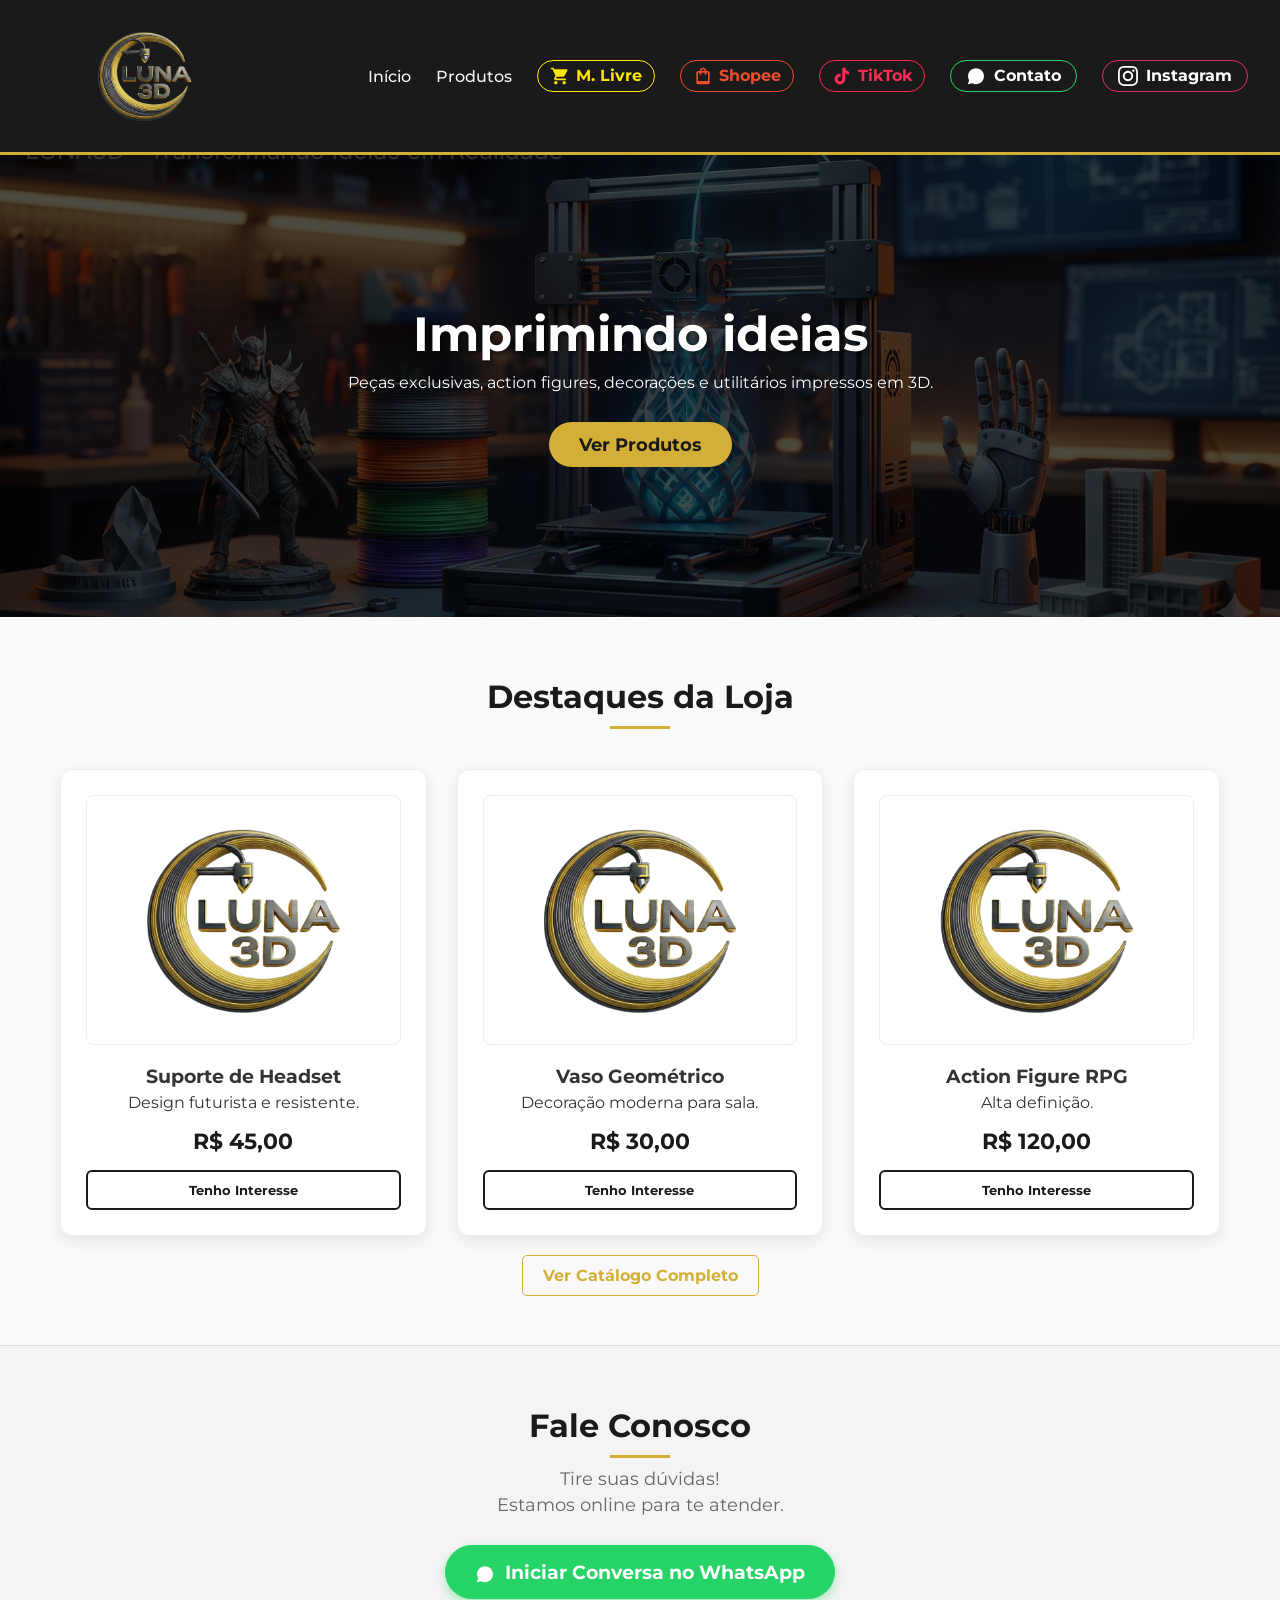
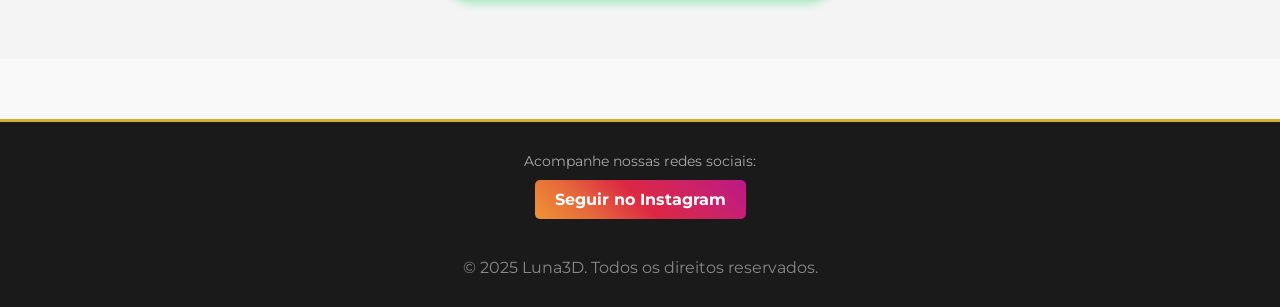
==== index.html @ 8a83b7ff "Site primeira versão" ====
<!DOCTYPE html>
<html lang="pt-br">
<head>
    <meta charset="UTF-8">
    <meta name="viewport" content="width=device-width, initial-scale=1.0">
    <title>Luna3D - Site</title>
    <link rel="stylesheet" href="style.css">
    <link rel="icon" href="favicon.png" type="image/png">
</head>
<body>

    <header>
        <img src="logo.png" alt="Logo Luna3D" class="logo-img">
        <nav>
            <ul>
                <li><a href="index.html">Início</a></li>
                <li><a href="produtos.html">Produtos</a></li>
                
                <li>
                    <a href="#" target="_blank" class="destaque-ml">
                        <svg width="20" height="20" viewBox="0 0 24 24" fill="currentColor" xmlns="http://www.w3.org/2000/svg">
                            <path d="M7 18c-1.1 0-1.99.9-1.99 2S5.9 22 7 22s2-.9 2-2-.9-2-2-2zM1 2v2h2l3.6 7.59-1.35 2.45c-.16.28-.25.61-.25.96 0 1.1.9 2 2 2h12v-2H7.42c-.14 0-.25-.11-.25-.25l.03-.12.9-1.63h7.45c.75 0 1.41-.41 1.75-1.03l3.58-6.49c.08-.14.12-.31.12-.48 0-.55-.45-1-1-1H5.21l-.94-2H1zm16 16c-1.1 0-1.99.9-1.99 2s.9 2 2 2 2-.9 2-2-.9-2-2-2z"/>
                        </svg>
                        M. Livre
                    </a>
                </li>

                <li>
                    <a href="#" target="_blank" class="destaque-shopee">
                        <svg width="20" height="20" viewBox="0 0 24 24" fill="currentColor" xmlns="http://www.w3.org/2000/svg">
                            <path d="M18 6h-2c0-2.21-1.79-4-4-4S8 3.79 8 6H6c-1.1 0-2 .9-2 2v12c0 1.1.9 2 2 2h12c1.1 0 2-.9 2-2V8c0-1.1-.9-2-2-2zm-6-2c1.1 0 2 .9 2 2h-4c0-1.1.9-2 2-2zm6 14H6V8h2v2c0 .55.45 1 1 1s1-.45 1-1V8h4v2c0 .55.45 1 1 1s1-.45 1-1V8h2v10z"/>
                        </svg>
                        Shopee
                    </a>
                </li>

                <li>
                    <a href="#" target="_blank" class="destaque-tiktok">
                        <svg width="20" height="20" viewBox="0 0 24 24" fill="currentColor" xmlns="http://www.w3.org/2000/svg">
                            <path d="M19.59 6.69a4.83 4.83 0 0 1-3.77-4.25V2h-3.45v13.67a2.89 2.89 0 0 1-5.2 1.74 2.89 2.89 0 0 1 2.31-4.64 2.93 2.93 0 0 1 .88.13V9.4a6.84 6.84 0 0 0-1-.05A6.33 6.33 0 0 0 5 20.1a6.34 6.34 0 0 0 10.86-4.43v-7a8.16 8.16 0 0 0 4.77 1.52v-3.4a4.85 4.85 0 0 1-1-.1z"/>
                        </svg>
                        TikTok
                    </a>
                </li>

                <li>
                    <a href="https://wa.me/5524999999999" target="_blank" class="destaque-whatsapp">
                        <svg width="20" height="20" viewBox="0 0 24 24" fill="currentColor" xmlns="http://www.w3.org/2000/svg">
                            <path d="M12.031 6.172c-3.181 0-5.767 2.586-5.768 5.766-.001 1.298.38 2.27 1.019 3.287l-.711 2.592 2.654-.696c1.062.579 2.09 1.017 3.28 1.017 3.181 0 5.767-2.587 5.768-5.766.001-3.182-2.585-5.769-5.766-5.769zm9.554 6.168c0-5.28-4.29-9.57-9.57-9.57-5.28 0-9.57 4.29-9.57 9.57 0 1.686.439 3.312 1.272 4.755l-1.352 4.935 5.047-1.324c1.396.762 2.977 1.168 4.603 1.168 5.28 0 9.57-4.29 9.57-9.57z"/>
                        </svg>
                        Contato
                    </a>
                </li>
                
                <li>
                    <a href="https://instagram.com/lojaluna3d" target="_blank" class="destaque-insta">
                        <svg width="20" height="20" viewBox="0 0 24 24" fill="currentColor" xmlns="http://www.w3.org/2000/svg">
                            <path d="M12 2.163c3.204 0 3.584.012 4.85.07 3.252.148 4.771 1.691 4.919 4.919.058 1.265.069 1.645.069 4.849 0 3.205-.012 3.584-.069 4.849-.149 3.225-1.664 4.771-4.919 4.919-1.266.058-1.644.07-4.85.07-3.204 0-3.584-.012-4.849-.07-3.26-.149-4.771-1.699-4.919-4.92-.058-1.265-.07-1.644-.07-4.849 0-3.204.013-3.583.07-4.849.149-3.227 1.664-4.771 4.919-4.919 1.266-.057 1.645-.069 4.849-.069zm0-2.163c-3.259 0-3.667.014-4.947.072-4.358.2-6.78 2.618-6.98 6.98-.059 1.281-.073 1.689-.073 4.948 0 3.259.014 3.668.072 4.948.2 4.358 2.618 6.78 6.98 6.98 1.281.058 1.689.072 4.948.072 3.259 0 3.668-.014 4.948-.072 4.36-.201 6.78-2.618 6.98-6.98.058-1.28.072-1.689.072-4.948 0-3.259-.014-3.667-.072-4.947-.2-4.358-2.618-6.78-6.98-6.98-1.281-.059-1.69-.073-4.949-.073zm0 5.838c-3.403 0-6.162 2.759-6.162 6.162s2.759 6.163 6.162 6.163 6.162-2.759 6.162-6.163c0-3.403-2.759-6.162-6.162-6.162zm0 10.162c-2.209 0-4-1.79-4-4 0-2.209 1.791-4 4-4s4 1.791 4 4c0 2.21-1.791 4-4 4zm6.406-11.845c-.796 0-1.441.645-1.441 1.44s.645 1.44 1.441 1.44c.795 0 1.439-.645 1.439-1.44s-.644-1.44-1.439-1.44z"/>
                        </svg>
                        Instagram
                    </a>
                </li>
            </ul>
        </nav>
    </header>

    <section class="hero">
        <h1>Imprimindo ideias</h1>
        <p>Peças exclusivas, action figures, decorações e utilitários impressos em 3D.</p>
        <button onclick="rolarParaProdutos()">Ver Produtos</button>
    </section>

    <section id="produtos" class="container">
        <h2>Destaques da Loja</h2>
        
        <div class="vitrine-grid">
            <div class="card-produto">
                <img src="imagens/img1.png" alt="Suporte de Headset impresso em 3D" class="foto-produto">
                <h3>Suporte de Headset</h3>
                <p>Design futurista e resistente.</p>
                <span class="preco">R$ 45,00</span>
                <button class="btn-comprar">Tenho Interesse</button>
            </div>

            <div class="card-produto">
                <img src="imagens/img2.png" alt="Vaso Geométrico" class="foto-produto">
                <h3>Vaso Geométrico</h3>
                <p>Decoração moderna para sala.</p>
                <span class="preco">R$ 30,00</span>
                <button class="btn-comprar">Tenho Interesse</button>
            </div>

            <div class="card-produto">
                <img src="imagens/img3.png" alt="Action Figure RPG" class="foto-produto">
                <h3>Action Figure RPG</h3>
                <p>Alta definição.</p>
                <span class="preco">R$ 120,00</span>
                <button class="btn-comprar">Tenho Interesse</button>
            </div>
        </div>
        
        <div style="text-align: center; margin-top: 30px;">
            <a href="produtos.html" style="text-decoration: none; color: #d4af37; font-weight: bold; border: 1px solid #d4af37; padding: 10px 20px; border-radius: 5px;">Ver Catálogo Completo</a>
        </div>
    </section>
    
    <section id="contato" class="contato-container">
        <h2>Fale Conosco</h2>
        <p>Tire suas dúvidas!</p>
        <p>Estamos online para te atender.</p>
        
        <a href="https://wa.me/5524999999999" target="_blank" class="btn-whatsapp-geral">
            <svg width="20" height="20" viewBox="0 0 24 24" fill="white" xmlns="http://www.w3.org/2000/svg" style="vertical-align: middle; margin-right: 5px;">
                <path d="M12.031 6.172c-3.181 0-5.767 2.586-5.768 5.766-.001 1.298.38 2.27 1.019 3.287l-.711 2.592 2.654-.696c1.062.579 2.09 1.017 3.28 1.017 3.181 0 5.767-2.587 5.768-5.766.001-3.182-2.585-5.769-5.766-5.769zm9.554 6.168c0-5.28-4.29-9.57-9.57-9.57-5.28 0-9.57 4.29-9.57 9.57 0 1.686.439 3.312 1.272 4.755l-1.352 4.935 5.047-1.324c1.396.762 2.977 1.168 4.603 1.168 5.28 0 9.57-4.29 9.57-9.57z"/>
            </svg>
            Iniciar Conversa no WhatsApp
        </a>
    </section>

    <footer>
        <div class="social-area">
        <p>Acompanhe nossas redes sociais:</p>
        <a href="https://instagram.com/lojaluna3d" target="_blank" class="btn-insta-footer">
            Seguir no Instagram
        </a>
    </div>
    <br>
        <p>&copy; 2025 Luna3D. Todos os direitos reservados.</p>
    </footer>

    <script src="script.js"></script>
</body>
</html>
---- style.css ----
/* Importando uma fonte mais moderna (Google Fonts) */
@import url('https://fonts.googleapis.com/css2?family=Montserrat:wght@400;700&display=swap');

* {
    margin: 0;
    padding: 0;
    box-sizing: border-box;
    font-family: 'Montserrat', sans-serif; /* Fonte mais geométrica */
}

body {
    background-color: #f9f9f9; /* Fundo claro para destacar o produto */
    color: #333;
}

/* === CABEÇALHO === */
header {
    background-color: #1a1a1a; /* Preto quase grafite */
    color: white;
    padding: 1rem 2rem;
    display: flex;
    justify-content: space-between;
    align-items: center;
    border-bottom: 3px solid #d4af37; /* Linha dourada na base do menu */
}

.logo-img {
    height: 120px;
    width: auto;
    display: block;
    transition: transform 0.3s;
}

.logo-img:hover {
    transform: scale(1.1);
}

nav ul {
    list-style: none;
    display: flex;
    gap: 25px;
    align-items: center; /* Garante que os itens da lista fiquem alinhados verticalmente */
}

nav a {
    color: #f4f4f4;
    text-decoration: none;
    font-weight: 500;
    transition: color 0.3s;
}

nav a:hover {
    color: #d4af37;
}

/* === HERO (BANNER) === */
.hero {
    background: linear-gradient(rgba(0,0,0,0.7), rgba(0,0,0,0.7)), url('imagens/banner.png');
    background-size: cover;
    background-position: center center;
    color: white;
    text-align: center;
    padding: 150px 20px; 
}

.hero h1 {
    font-size: 3rem;
    margin-bottom: 10px;
    text-shadow: 2px 2px 4px rgba(0,0,0,0.5);
}

.hero button {
    margin-top: 30px;
    padding: 12px 30px;
    background-color: #d4af37;
    border: none;
    color: #1a1a1a;
    font-size: 1.1rem;
    font-weight: bold;
    cursor: pointer;
    border-radius: 50px;
    transition: transform 0.2s, background-color 0.2s;
}

.hero button:hover {
    background-color: #f1c40f;
    transform: scale(1.05);
}

/* === VITRINE === */
.container {
    max-width: 1200px;
    margin: 0 auto;
    padding: 60px 20px;
}

h2 {
    text-align: center;
    margin-bottom: 40px;
    color: #1a1a1a;
    font-size: 2rem;
    position: relative;
}

h2::after {
    content: '';
    display: block;
    width: 60px;
    height: 3px;
    background-color: #d4af37;
    margin: 10px auto 0;
}

.vitrine-grid {
    display: grid;
    /* auto-FILL preenche com espaços vazios e não estica o card */
    grid-template-columns: repeat(auto-fill, minmax(280px, 1fr));
    gap: 30px;
}

/* === CARTÃO DO PRODUTO === */
.card-produto {
    background: white;
    padding: 25px;
    border-radius: 12px;
    box-shadow: 0 5px 15px rgba(0,0,0,0.08);
    text-align: center;
    transition: transform 0.3s ease;
    border: 1px solid #eee;
}

.card-produto:hover {
    transform: translateY(-10px);
    border-color: #d4af37;
}

.foto-produto {
    width: 100%;
    height: 250px;
    object-fit: cover;
    border-radius: 8px;
    margin-bottom: 15px;
    border: 1px solid #eee;
}

h3 {
    font-size: 1.2rem;
    margin-bottom: 5px;
}

.preco {
    display: block;
    font-size: 1.4rem;
    font-weight: bold;
    color: #1a1a1a;
    margin: 15px 0;
}

.btn-comprar {
    background-color: transparent;
    color: #1a1a1a;
    border: 2px solid #1a1a1a;
    padding: 10px 20px;
    border-radius: 6px;
    cursor: pointer;
    width: 100%;
    font-weight: bold;
    transition: all 0.3s;
}

.btn-comprar:hover {
    background-color: #1a1a1a;
    color: #d4af37;
}

/* === RODAPÉ === */
footer {
    text-align: center;
    padding: 30px;
    background-color: #1a1a1a;
    color: #888;
    margin-top: 60px;
    border-top: 3px solid #d4af37;
}

/* === ESTILOS DO INSTAGRAM (HEADER) === */
.destaque-insta {
    display: inline-flex;
    align-items: center;
    gap: 8px;
    line-height: 1.2;

    border: 1px solid #E1306C;
    color: #ffffff !important;
    padding: 5px 15px;
    border-radius: 20px;
    transition: all 0.3s;
    font-weight: bold;
    text-decoration: none;
}

.destaque-insta:hover {
    background: linear-gradient(45deg, #f09433 0%, #e6683c 25%, #dc2743 50%, #cc2366 75%, #bc1888 100%);
    color: white !important;
    border-color: transparent;
    box-shadow: 0 0 15px rgba(225, 48, 108, 0.5); 
    transform: translateY(-2px);
}

/* Área Social do Rodapé */
.social-area {
    margin-bottom: 20px;
}

.social-area p {
    margin-bottom: 10px;
    font-size: 0.9rem;
    color: #aaa;
}

/* Botão do Rodapé */
.btn-insta-footer {
    text-decoration: none;
    background: linear-gradient(45deg, #f09433 0%, #e6683c 25%, #dc2743 50%, #cc2366 75%, #bc1888 100%); 
    color: white;
    padding: 10px 20px;
    border-radius: 5px;
    font-weight: bold;
    display: inline-block;
    transition: transform 0.2s;
}

.btn-insta-footer:hover {
    transform: scale(1.05);
    opacity: 0.9;
}

/* === SEÇÃO DE CONTATO === */
.contato-container {
    background-color: #f4f4f4;
    text-align: center;
    padding: 60px 20px;
    border-top: 1px solid #ddd;
}

.contato-container h2 {
    color: #1a1a1a;
    margin-bottom: 10px;
}

.contato-container p {
    color: #666;
    margin-bottom: 5px;
    font-size: 1.1rem;
}

/* O Botão Verde (Rodapé) */
.btn-whatsapp-geral {
    display: inline-block;
    background-color: #25D366;
    color: white;
    text-decoration: none;
    font-weight: bold;
    font-size: 1.2rem;
    padding: 15px 30px;
    border-radius: 50px;
    margin-top: 25px;
    box-shadow: 0 4px 10px rgba(37, 211, 102, 0.4);
    transition: transform 0.3s, box-shadow 0.3s;
}

.btn-whatsapp-geral:hover {
    background-color: #1ebe57;
    transform: translateY(-3px);
    box-shadow: 0 6px 15px rgba(37, 211, 102, 0.6);
}

/* === BOTÃO WHATSAPP (HEADER) === */
.destaque-whatsapp {
    display: inline-flex;
    align-items: center;
    gap: 8px;
    line-height: 1.2;

    border: 1px solid #25D366;
    color: white !important;
    padding: 5px 15px;
    border-radius: 20px;
    transition: all 0.3s;
    font-weight: bold;
    text-decoration: none;
}

.destaque-whatsapp:hover {
    background-color: #25D366;
    color: white !important;
    box-shadow: 0 0 10px rgba(37, 211, 102, 0.5);
}

/* === FILTROS DE PRODUTOS (NOVO) === */
.filtros-area {
    text-align: center;
    margin-bottom: 30px;
    display: flex;
    justify-content: center;
    gap: 10px;
    flex-wrap: wrap; /* Para não quebrar no celular */
}

.btn-filtro {
    padding: 8px 20px;
    border: 1px solid #d4af37;
    background-color: transparent;
    color: #1a1a1a;
    font-weight: bold;
    border-radius: 20px;
    cursor: pointer;
    transition: all 0.3s;
    font-family: 'Montserrat', sans-serif;
}

.btn-filtro:hover {
    background-color: #f1c40f;
    transform: translateY(-2px);
}

/* Estilo para o botão que estiver selecionado */
.btn-filtro.ativo {
    background-color: #d4af37;
    color: white;
}

/* === MARKETPLACES (Botões com Texto) === */

/* -- Mercado Livre -- */
.destaque-ml {
    display: inline-flex;
    align-items: center;
    gap: 6px;
    line-height: 1.2;

    border: 1px solid #ffe600;
    color: #ffe600 !important;
    padding: 5px 12px;
    border-radius: 20px;
    font-weight: bold;
    text-decoration: none;
    transition: all 0.3s;
}
.destaque-ml:hover {
    background-color: #ffe600;
    color: #2d3277 !important; /* Texto Azul escuro para contraste no amarelo */
    box-shadow: 0 0 10px rgba(255, 230, 0, 0.6);
    transform: translateY(-2px);
}

/* -- Shopee -- */
.destaque-shopee {
    display: inline-flex;
    align-items: center;
    gap: 6px;
    line-height: 1.2;

    border: 1px solid #ee4d2d;
    color: #ee4d2d !important;
    padding: 5px 12px;
    border-radius: 20px;
    font-weight: bold;
    text-decoration: none;
    transition: all 0.3s;
}
.destaque-shopee:hover {
    background-color: #ee4d2d;
    color: white !important;
    box-shadow: 0 0 10px rgba(238, 77, 45, 0.6);
    transform: translateY(-2px);
}

/* -- TikTok -- */
.destaque-tiktok {
    display: inline-flex;
    align-items: center;
    gap: 6px;
    line-height: 1.2;

    border: 1px solid #fe2c55;
    color: #fe2c55 !important;
    padding: 5px 12px;
    border-radius: 20px;
    font-weight: bold;
    text-decoration: none;
    transition: all 0.3s;
}
.destaque-tiktok:hover {
    background-color: #fe2c55;
    color: white !important;
    box-shadow: 0 0 10px rgba(254, 44, 85, 0.6);
    transform: translateY(-2px);
}
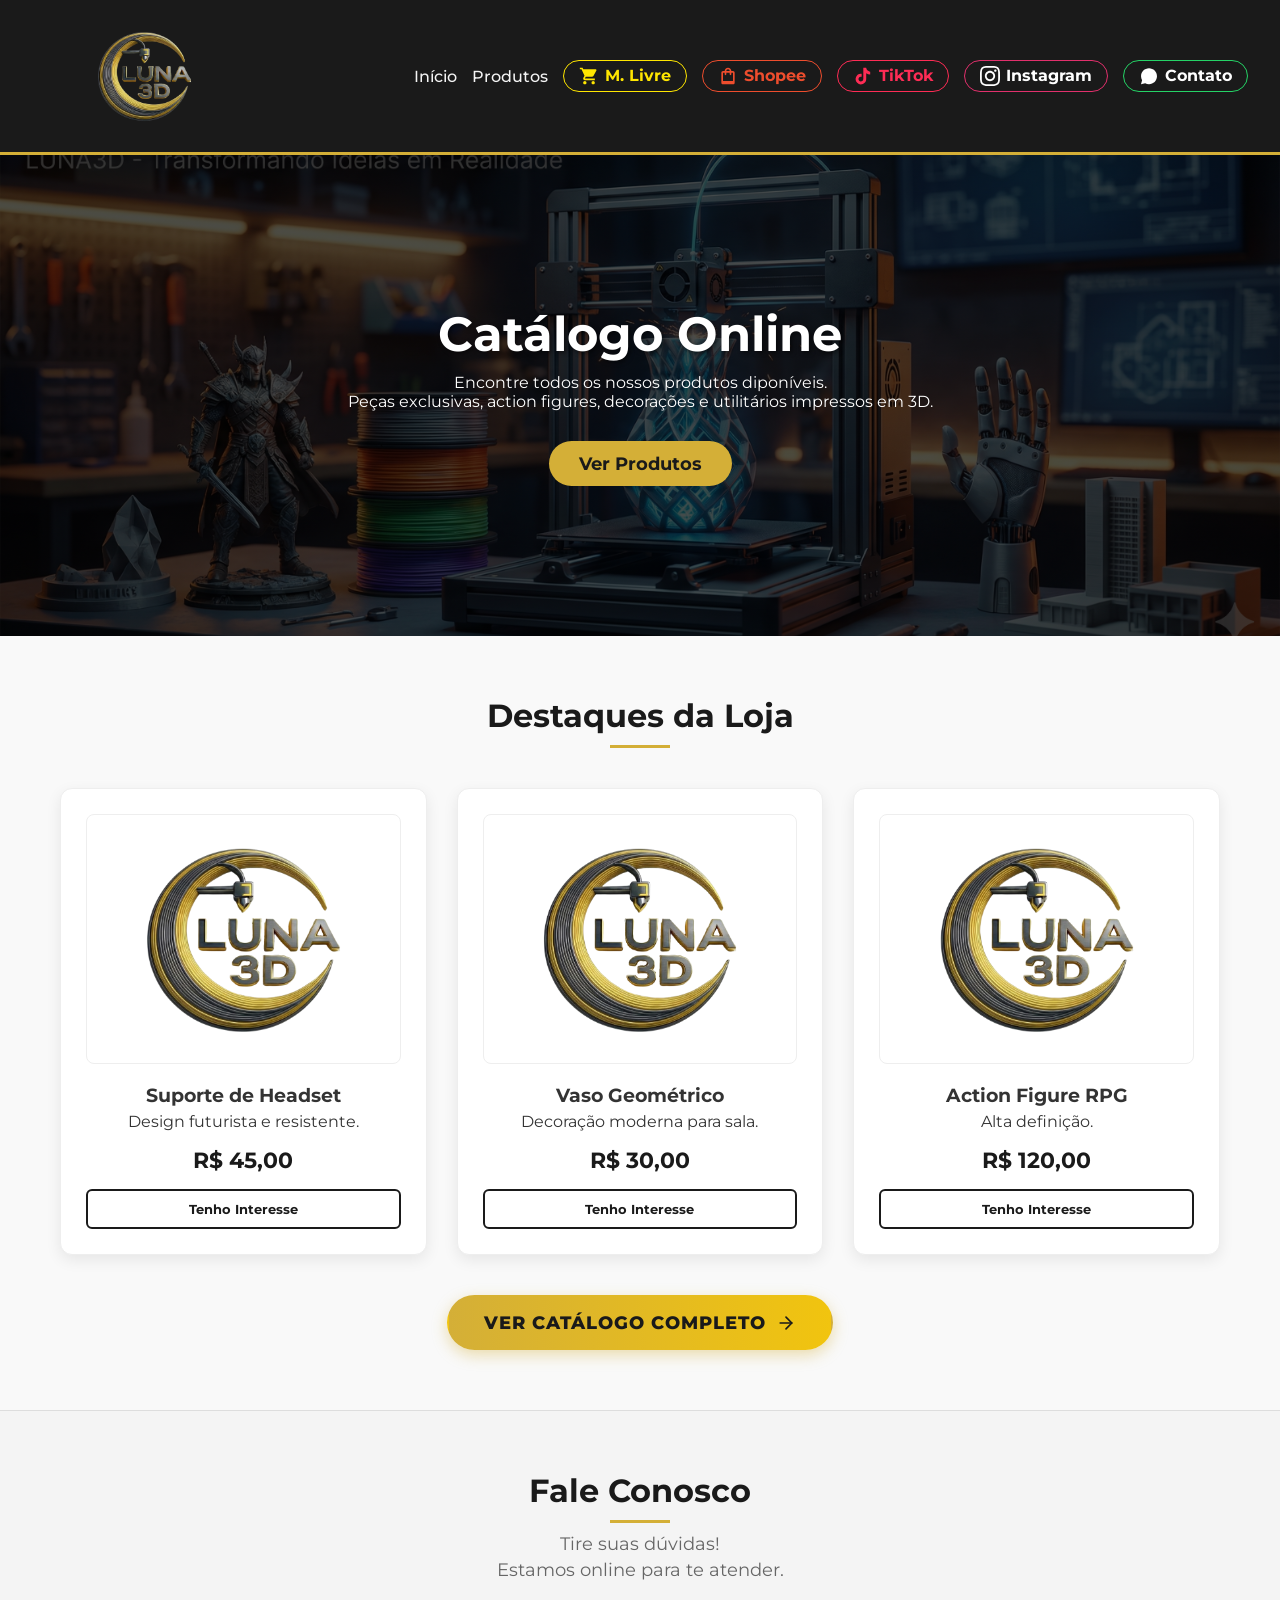
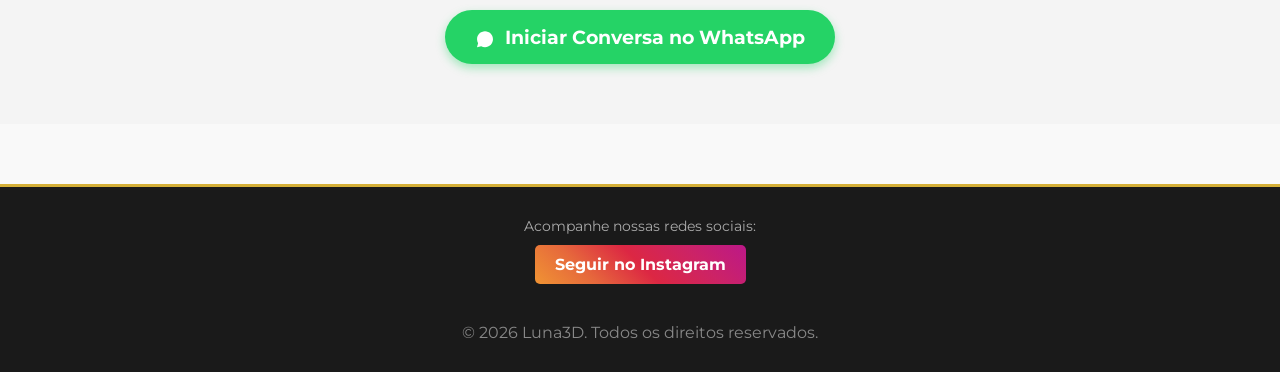
==== commit 2f5d1578: "Atualizaçoes 4.2.2026" ====
--- a/index.html
+++ b/index.html
@@ -26,7 +26,7 @@
                 </li>
 
                 <li>
-                    <a href="#" target="_blank" class="destaque-shopee">
+                    <a href="https://shopee.com.br/shop/563052434" target="_blank" class="destaque-shopee">
                         <svg width="20" height="20" viewBox="0 0 24 24" fill="currentColor" xmlns="http://www.w3.org/2000/svg">
                             <path d="M18 6h-2c0-2.21-1.79-4-4-4S8 3.79 8 6H6c-1.1 0-2 .9-2 2v12c0 1.1.9 2 2 2h12c1.1 0 2-.9 2-2V8c0-1.1-.9-2-2-2zm-6-2c1.1 0 2 .9 2 2h-4c0-1.1.9-2 2-2zm6 14H6V8h2v2c0 .55.45 1 1 1s1-.45 1-1V8h4v2c0 .55.45 1 1 1s1-.45 1-1V8h2v10z"/>
                         </svg>
@@ -44,6 +44,15 @@
                 </li>
 
                 <li>
+                    <a href="https://instagram.com/lojaluna3d" target="_blank" class="destaque-insta">
+                        <svg width="20" height="20" viewBox="0 0 24 24" fill="currentColor" xmlns="http://www.w3.org/2000/svg">
+                            <path d="M12 2.163c3.204 0 3.584.012 4.85.07 3.252.148 4.771 1.691 4.919 4.919.058 1.265.069 1.645.069 4.849 0 3.205-.012 3.584-.069 4.849-.149 3.225-1.664 4.771-4.919 4.919-1.266.058-1.644.07-4.85.07-3.204 0-3.584-.012-4.849-.07-3.26-.149-4.771-1.699-4.919-4.92-.058-1.265-.07-1.644-.07-4.849 0-3.204.013-3.583.07-4.849.149-3.227 1.664-4.771 4.919-4.919 1.266-.057 1.645-.069 4.849-.069zm0-2.163c-3.259 0-3.667.014-4.947.072-4.358.2-6.78 2.618-6.98 6.98-.059 1.281-.073 1.689-.073 4.948 0 3.259.014 3.668.072 4.948.2 4.358 2.618 6.78 6.98 6.98 1.281.058 1.689.072 4.948.072 3.259 0 3.668-.014 4.948-.072 4.36-.201 6.78-2.618 6.98-6.98.058-1.28.072-1.689.072-4.948 0-3.259-.014-3.667-.072-4.947-.2-4.358-2.618-6.78-6.98-6.98-1.281-.059-1.69-.073-4.949-.073zm0 5.838c-3.403 0-6.162 2.759-6.162 6.162s2.759 6.163 6.162 6.163 6.162-2.759 6.162-6.163c0-3.403-2.759-6.162-6.162-6.162zm0 10.162c-2.209 0-4-1.79-4-4 0-2.209 1.791-4 4-4s4 1.791 4 4c0 2.21-1.791 4-4 4zm6.406-11.845c-.796 0-1.441.645-1.441 1.44s.645 1.44 1.441 1.44c.795 0 1.439-.645 1.439-1.44s-.644-1.44-1.439-1.44z"/>
+                        </svg>
+                        Instagram
+                    </a>
+                </li>
+
+                <li>
                     <a href="https://wa.me/5524999999999" target="_blank" class="destaque-whatsapp">
                         <svg width="20" height="20" viewBox="0 0 24 24" fill="currentColor" xmlns="http://www.w3.org/2000/svg">
                             <path d="M12.031 6.172c-3.181 0-5.767 2.586-5.768 5.766-.001 1.298.38 2.27 1.019 3.287l-.711 2.592 2.654-.696c1.062.579 2.09 1.017 3.28 1.017 3.181 0 5.767-2.587 5.768-5.766.001-3.182-2.585-5.769-5.766-5.769zm9.554 6.168c0-5.28-4.29-9.57-9.57-9.57-5.28 0-9.57 4.29-9.57 9.57 0 1.686.439 3.312 1.272 4.755l-1.352 4.935 5.047-1.324c1.396.762 2.977 1.168 4.603 1.168 5.28 0 9.57-4.29 9.57-9.57z"/>
@@ -52,20 +61,14 @@
                     </a>
                 </li>
                 
-                <li>
-                    <a href="https://instagram.com/lojaluna3d" target="_blank" class="destaque-insta">
-                        <svg width="20" height="20" viewBox="0 0 24 24" fill="currentColor" xmlns="http://www.w3.org/2000/svg">
-                            <path d="M12 2.163c3.204 0 3.584.012 4.85.07 3.252.148 4.771 1.691 4.919 4.919.058 1.265.069 1.645.069 4.849 0 3.205-.012 3.584-.069 4.849-.149 3.225-1.664 4.771-4.919 4.919-1.266.058-1.644.07-4.85.07-3.204 0-3.584-.012-4.849-.07-3.26-.149-4.771-1.699-4.919-4.92-.058-1.265-.07-1.644-.07-4.849 0-3.204.013-3.583.07-4.849.149-3.227 1.664-4.771 4.919-4.919 1.266-.057 1.645-.069 4.849-.069zm0-2.163c-3.259 0-3.667.014-4.947.072-4.358.2-6.78 2.618-6.98 6.98-.059 1.281-.073 1.689-.073 4.948 0 3.259.014 3.668.072 4.948.2 4.358 2.618 6.78 6.98 6.98 1.281.058 1.689.072 4.948.072 3.259 0 3.668-.014 4.948-.072 4.36-.201 6.78-2.618 6.98-6.98.058-1.28.072-1.689.072-4.948 0-3.259-.014-3.667-.072-4.947-.2-4.358-2.618-6.78-6.98-6.98-1.281-.059-1.69-.073-4.949-.073zm0 5.838c-3.403 0-6.162 2.759-6.162 6.162s2.759 6.163 6.162 6.163 6.162-2.759 6.162-6.163c0-3.403-2.759-6.162-6.162-6.162zm0 10.162c-2.209 0-4-1.79-4-4 0-2.209 1.791-4 4-4s4 1.791 4 4c0 2.21-1.791 4-4 4zm6.406-11.845c-.796 0-1.441.645-1.441 1.44s.645 1.44 1.441 1.44c.795 0 1.439-.645 1.439-1.44s-.644-1.44-1.439-1.44z"/>
-                        </svg>
-                        Instagram
-                    </a>
-                </li>
+                
             </ul>
         </nav>
     </header>
 
     <section class="hero">
-        <h1>Imprimindo ideias</h1>
+        <h1>Catálogo Online</h1>
+        <p>Encontre todos os nossos produtos diponíveis. </p>
         <p>Peças exclusivas, action figures, decorações e utilitários impressos em 3D.</p>
         <button onclick="rolarParaProdutos()">Ver Produtos</button>
     </section>
@@ -99,8 +102,14 @@
             </div>
         </div>
         
-        <div style="text-align: center; margin-top: 30px;">
-            <a href="produtos.html" style="text-decoration: none; color: #d4af37; font-weight: bold; border: 1px solid #d4af37; padding: 10px 20px; border-radius: 5px;">Ver Catálogo Completo</a>
+        <div style="text-align: center; margin-top: 40px;">
+            <a href="produtos.html" class="btn-catalogo-destaque">
+                Ver Catálogo Completo
+                <svg width="20" height="20" viewBox="0 0 24 24" fill="none" stroke="currentColor" stroke-width="2" stroke-linecap="round" stroke-linejoin="round">
+                    <line x1="5" y1="12" x2="19" y2="12"></line>
+                    <polyline points="12 5 19 12 12 19"></polyline>
+                </svg>
+            </a>
         </div>
     </section>
     
@@ -125,8 +134,41 @@
         </a>
     </div>
     <br>
-        <p>&copy; 2025 Luna3D. Todos os direitos reservados.</p>
+        <p>&copy; 2026 Luna3D. Todos os direitos reservados.</p>
     </footer>
+
+    <div id="modal-compra" class="modal-overlay">
+        <div class="modal-content">
+            <span class="fechar-modal" onclick="fecharModal()">&times;</span>
+            
+            <h3 style="color: #ffffff; margin-bottom: 10px;">Onde você prefere comprar?</h3>
+            <p id="produto-titulo-modal" style="color: #ffffff; margin-bottom: 25px; font-weight: bold;">Produto Selecionado</p>
+
+            <div class="lista-botoes-modal">
+
+                <a href="https://shopee.com.br/shop/563052434" target="_blank" class="btn-modal destaque-shopee">
+                    <svg width="20" height="20" viewBox="0 0 24 24" fill="currentColor" xmlns="http://www.w3.org/2000/svg"><path d="M18 6h-2c0-2.21-1.79-4-4-4S8 3.79 8 6H6c-1.1 0-2 .9-2 2v12c0 1.1.9 2 2 2h12c1.1 0 2-.9 2-2V8c0-1.1-.9-2-2-2zm-6-2c1.1 0 2 .9 2 2h-4c0-1.1.9-2 2-2zm6 14H6V8h2v2c0 .55.45 1 1 1s1-.45 1-1V8h4v2c0 .55.45 1 1 1s1-.45 1-1V8h2v10z"/></svg>
+                    Shopee
+                </a>
+
+                <a href="SEU_LINK_ML" target="_blank" class="btn-modal destaque-ml">
+                    <svg width="20" height="20" viewBox="0 0 24 24" fill="currentColor" xmlns="http://www.w3.org/2000/svg"><path d="M7 18c-1.1 0-1.99.9-1.99 2S5.9 22 7 22s2-.9 2-2-.9-2-2-2zM1 2v2h2l3.6 7.59-1.35 2.45c-.16.28-.25.61-.25.96 0 1.1.9 2 2 2h12v-2H7.42c-.14 0-.25-.11-.25-.25l.03-.12.9-1.63h7.45c.75 0 1.41-.41 1.75-1.03l3.58-6.49c.08-.14.12-.31.12-.48 0-.55-.45-1-1-1H5.21l-.94-2H1zm16 16c-1.1 0-1.99.9-1.99 2s.9 2 2 2 2-.9 2-2-.9-2-2-2z"/></svg>
+                    Mercado Livre
+                </a>
+
+                <a href="SEU_LINK_TIKTOK" target="_blank" class="btn-modal destaque-tiktok">
+                    <svg width="20" height="20" viewBox="0 0 24 24" fill="currentColor" xmlns="http://www.w3.org/2000/svg"><path d="M19.59 6.69a4.83 4.83 0 0 1-3.77-4.25V2h-3.45v13.67a2.89 2.89 0 0 1-5.2 1.74 2.89 2.89 0 0 1 2.31-4.64 2.93 2.93 0 0 1 .88.13V9.4a6.84 6.84 0 0 0-1-.05A6.33 6.33 0 0 0 5 20.1a6.34 6.34 0 0 0 10.86-4.43v-7a8.16 8.16 0 0 0 4.77 1.52v-3.4a4.85 4.85 0 0 1-1-.1z"/></svg>
+                    TikTok Shop
+                </a>
+
+                <a id="btn-whats-modal" href="#" target="_blank" class="btn-modal destaque-whatsapp">
+                    <svg width="20" height="20" viewBox="0 0 24 24" fill="currentColor" xmlns="http://www.w3.org/2000/svg"><path d="M12.031 6.172c-3.181 0-5.767 2.586-5.768 5.766-.001 1.298.38 2.27 1.019 3.287l-.711 2.592 2.654-.696c1.062.579 2.09 1.017 3.28 1.017 3.181 0 5.767-2.587 5.768-5.766.001-3.182-2.585-5.769-5.766-5.769zm9.554 6.168c0-5.28-4.29-9.57-9.57-9.57-5.28 0-9.57 4.29-9.57 9.57 0 1.686.439 3.312 1.272 4.755l-1.352 4.935 5.047-1.324c1.396.762 2.977 1.168 4.603 1.168 5.28 0 9.57-4.29 9.57-9.57z"/></svg>
+                    WhatsApp
+                </a>
+
+            </div>
+        </div>
+    </div>
 
     <script src="script.js"></script>
 </body>
--- a/style.css
+++ b/style.css
@@ -38,8 +38,8 @@
 nav ul {
     list-style: none;
     display: flex;
-    gap: 25px;
-    align-items: center; /* Garante que os itens da lista fiquem alinhados verticalmente */
+    gap: 15px; /* Ajuste leve para caber todos os itens */
+    align-items: center; 
 }
 
 nav a {
@@ -173,6 +173,43 @@
     color: #d4af37;
 }
 
+/* === BOTÃO DESTAQUE CATÁLOGO (NOVO) === */
+.btn-catalogo-destaque {
+    display: inline-flex;
+    align-items: center;
+    gap: 10px;
+    
+    /* Degradê Dourado Premium */
+    background: linear-gradient(90deg, #d4af37 0%, #f1c40f 100%);
+    color: #1a1a1a; 
+    
+    padding: 15px 35px;
+    border-radius: 50px;
+    font-size: 1.1rem;
+    font-weight: 800; 
+    text-decoration: none;
+    text-transform: uppercase;
+    letter-spacing: 1px;
+    
+    /* Sombra Dourada (Glow) */
+    box-shadow: 0 5px 15px rgba(212, 175, 55, 0.4);
+    transition: all 0.3s ease;
+    border: 2px solid transparent; 
+}
+
+.btn-catalogo-destaque:hover {
+    background: #1a1a1a; 
+    color: #d4af37; 
+    border-color: #d4af37;
+    transform: translateY(-3px) scale(1.02); 
+    box-shadow: 0 10px 25px rgba(212, 175, 55, 0.3);
+}
+
+.btn-catalogo-destaque:hover svg {
+    transform: translateX(5px);
+    transition: transform 0.3s;
+}
+
 /* === RODAPÉ === */
 footer {
     text-align: center;
@@ -183,22 +220,26 @@
     border-top: 3px solid #d4af37;
 }
 
-/* === ESTILOS DO INSTAGRAM (HEADER) === */
-.destaque-insta {
+/* === ESTILOS GERAIS DE BOTÕES (Header e Modal) === */
+
+/* Configuração Base para todos os botões destaque */
+.destaque-insta, .destaque-whatsapp, .destaque-ml, .destaque-shopee, .destaque-tiktok {
     display: inline-flex;
     align-items: center;
-    gap: 8px;
+    gap: 6px; /* Espaço entre ícone e texto */
     line-height: 1.2;
-
+    padding: 5px 15px;
+    border-radius: 20px;
+    font-weight: bold;
+    text-decoration: none;
+    transition: all 0.3s;
+}
+
+/* -- Instagram -- */
+.destaque-insta {
     border: 1px solid #E1306C;
     color: #ffffff !important;
-    padding: 5px 15px;
-    border-radius: 20px;
-    transition: all 0.3s;
-    font-weight: bold;
-    text-decoration: none;
-}
-
+}
 .destaque-insta:hover {
     background: linear-gradient(45deg, #f09433 0%, #e6683c 25%, #dc2743 50%, #cc2366 75%, #bc1888 100%);
     color: white !important;
@@ -206,6 +247,55 @@
     box-shadow: 0 0 15px rgba(225, 48, 108, 0.5); 
     transform: translateY(-2px);
 }
+
+/* -- WhatsApp -- */
+.destaque-whatsapp {
+    border: 1px solid #25D366;
+    color: white !important;
+}
+.destaque-whatsapp:hover {
+    background-color: #25D366;
+    color: white !important;
+    box-shadow: 0 0 10px rgba(37, 211, 102, 0.5);
+    transform: translateY(-2px);
+}
+
+/* -- Mercado Livre -- */
+.destaque-ml {
+    border: 1px solid #ffe600;
+    color: #ffe600 !important;
+}
+.destaque-ml:hover {
+    background-color: #ffe600;
+    color: #2d3277 !important;
+    box-shadow: 0 0 10px rgba(255, 230, 0, 0.6);
+    transform: translateY(-2px);
+}
+
+/* -- Shopee -- */
+.destaque-shopee {
+    border: 1px solid #ee4d2d;
+    color: #ee4d2d !important;
+}
+.destaque-shopee:hover {
+    background-color: #ee4d2d;
+    color: white !important;
+    box-shadow: 0 0 10px rgba(238, 77, 45, 0.6);
+    transform: translateY(-2px);
+}
+
+/* -- TikTok -- */
+.destaque-tiktok {
+    border: 1px solid #fe2c55;
+    color: #fe2c55 !important;
+}
+.destaque-tiktok:hover {
+    background-color: #fe2c55;
+    color: white !important;
+    box-shadow: 0 0 10px rgba(254, 44, 85, 0.6);
+    transform: translateY(-2px);
+}
+
 
 /* Área Social do Rodapé */
 .social-area {
@@ -275,29 +365,7 @@
     box-shadow: 0 6px 15px rgba(37, 211, 102, 0.6);
 }
 
-/* === BOTÃO WHATSAPP (HEADER) === */
-.destaque-whatsapp {
-    display: inline-flex;
-    align-items: center;
-    gap: 8px;
-    line-height: 1.2;
-
-    border: 1px solid #25D366;
-    color: white !important;
-    padding: 5px 15px;
-    border-radius: 20px;
-    transition: all 0.3s;
-    font-weight: bold;
-    text-decoration: none;
-}
-
-.destaque-whatsapp:hover {
-    background-color: #25D366;
-    color: white !important;
-    box-shadow: 0 0 10px rgba(37, 211, 102, 0.5);
-}
-
-/* === FILTROS DE PRODUTOS (NOVO) === */
+/* === FILTROS DE PRODUTOS === */
 .filtros-area {
     text-align: center;
     margin-bottom: 30px;
@@ -330,70 +398,107 @@
     color: white;
 }
 
-/* === MARKETPLACES (Botões com Texto) === */
-
-/* -- Mercado Livre -- */
-.destaque-ml {
-    display: inline-flex;
+/* === MODAL DE COMPRA (ESTILO GLOBAL) === */
+.modal-overlay {
+    display: none; /* Começa invisível */
+    position: fixed;
+    top: 0;
+    left: 0;
+    width: 100%;
+    height: 100%;
+    background-color: rgba(0, 0, 0, 0.7); /* Fundo preto transparente */
+    z-index: 1000; /* Fica por cima de tudo */
+    justify-content: center;
     align-items: center;
-    gap: 6px;
-    line-height: 1.2;
-
-    border: 1px solid #ffe600;
-    color: #ffe600 !important;
-    padding: 5px 12px;
-    border-radius: 20px;
-    font-weight: bold;
-    text-decoration: none;
-    transition: all 0.3s;
-}
-.destaque-ml:hover {
-    background-color: #ffe600;
-    color: #2d3277 !important; /* Texto Azul escuro para contraste no amarelo */
-    box-shadow: 0 0 10px rgba(255, 230, 0, 0.6);
-    transform: translateY(-2px);
-}
-
-/* -- Shopee -- */
-.destaque-shopee {
-    display: inline-flex;
-    align-items: center;
-    gap: 6px;
-    line-height: 1.2;
-
-    border: 1px solid #ee4d2d;
-    color: #ee4d2d !important;
-    padding: 5px 12px;
-    border-radius: 20px;
-    font-weight: bold;
-    text-decoration: none;
-    transition: all 0.3s;
-}
-.destaque-shopee:hover {
-    background-color: #ee4d2d;
-    color: white !important;
-    box-shadow: 0 0 10px rgba(238, 77, 45, 0.6);
-    transform: translateY(-2px);
-}
-
-/* -- TikTok -- */
-.destaque-tiktok {
-    display: inline-flex;
-    align-items: center;
-    gap: 6px;
-    line-height: 1.2;
-
-    border: 1px solid #fe2c55;
-    color: #fe2c55 !important;
-    padding: 5px 12px;
-    border-radius: 20px;
-    font-weight: bold;
-    text-decoration: none;
-    transition: all 0.3s;
-}
-.destaque-tiktok:hover {
-    background-color: #fe2c55;
-    color: white !important;
-    box-shadow: 0 0 10px rgba(254, 44, 85, 0.6);
-    transform: translateY(-2px);
+    animation: fadeIn 0.3s;
+}
+
+.modal-content {
+    background-color: rgb(51, 51, 51); /* Fundo Escuro */
+    padding: 30px;
+    border-radius: 15px;
+    width: 90%;
+    max-width: 400px; 
+    text-align: center;
+    position: relative;
+    box-shadow: 0 10px 25px rgba(0,0,0,0.5);
+    border: 2px solid #d4af37;
+}
+
+/* Ajuste de Texto para o Modal Escuro */
+.modal-content h3 {
+    color: #d4af37 !important; /* Título Dourado */
+}
+.modal-content p {
+    color: #ccc !important; /* Texto Cinza Claro */
+}
+
+/* Botão de Fechar (X) */
+.fechar-modal {
+    position: absolute;
+    top: 10px;
+    right: 15px;
+    font-size: 28px;
+    font-weight: bold;
+    color: #aaa;
+    cursor: pointer;
+    transition: color 0.2s;
+}
+
+.fechar-modal:hover {
+    color: #d4af37;
+}
+
+/* Lista de Botões no Modal */
+.lista-botoes-modal {
+    display: flex;
+    flex-direction: column;
+    gap: 15px;
+}
+
+/* Ajuste nos botões para ficarem largos dentro do modal */
+.btn-modal {
+    justify-content: center; /* Centraliza texto e ícone */
+    padding: 12px;
+    font-size: 1.1rem;
+}
+
+/* Animação suave */
+@keyframes fadeIn {
+    from {opacity: 0;}
+    to {opacity: 1;}
+}
+
+
+/* === AJUSTES PARA CELULAR (RESPONSIVIDADE) === */
+/* Atenção: Só coloque aqui o que for MUDAR no celular */
+@media (max-width: 768px) {
+    
+    /* 1. Ajusta o Cabeçalho para ficar mais compacto */
+    header {
+        flex-direction: column; /* Coloca logo em cima e menu embaixo */
+        padding: 1rem;
+        gap: 15px;
+    }
+
+    nav ul {
+        flex-wrap: wrap; /* Permite que os botões quebrem de linha sem bugar */
+        justify-content: center; /* Centraliza os botões */
+        gap: 10px; /* Diminui o espaço entre eles */
+    }
+
+    /* 2. Diminui o Banner para não ocupar a tela toda */
+    .hero {
+        padding: 80px 20px; /* Reduz de 150px para 80px */
+    }
+
+    .hero h1 {
+        font-size: 2rem; /* Diminui a fonte do título */
+    }
+
+    /* 3. Ajusta os botões de filtro para ficarem mais fáceis de clicar */
+    .btn-filtro {
+        flex-grow: 1; /* Faz o botão esticar para preencher espaços vazios */
+        margin-bottom: 5px;
+    }
 }
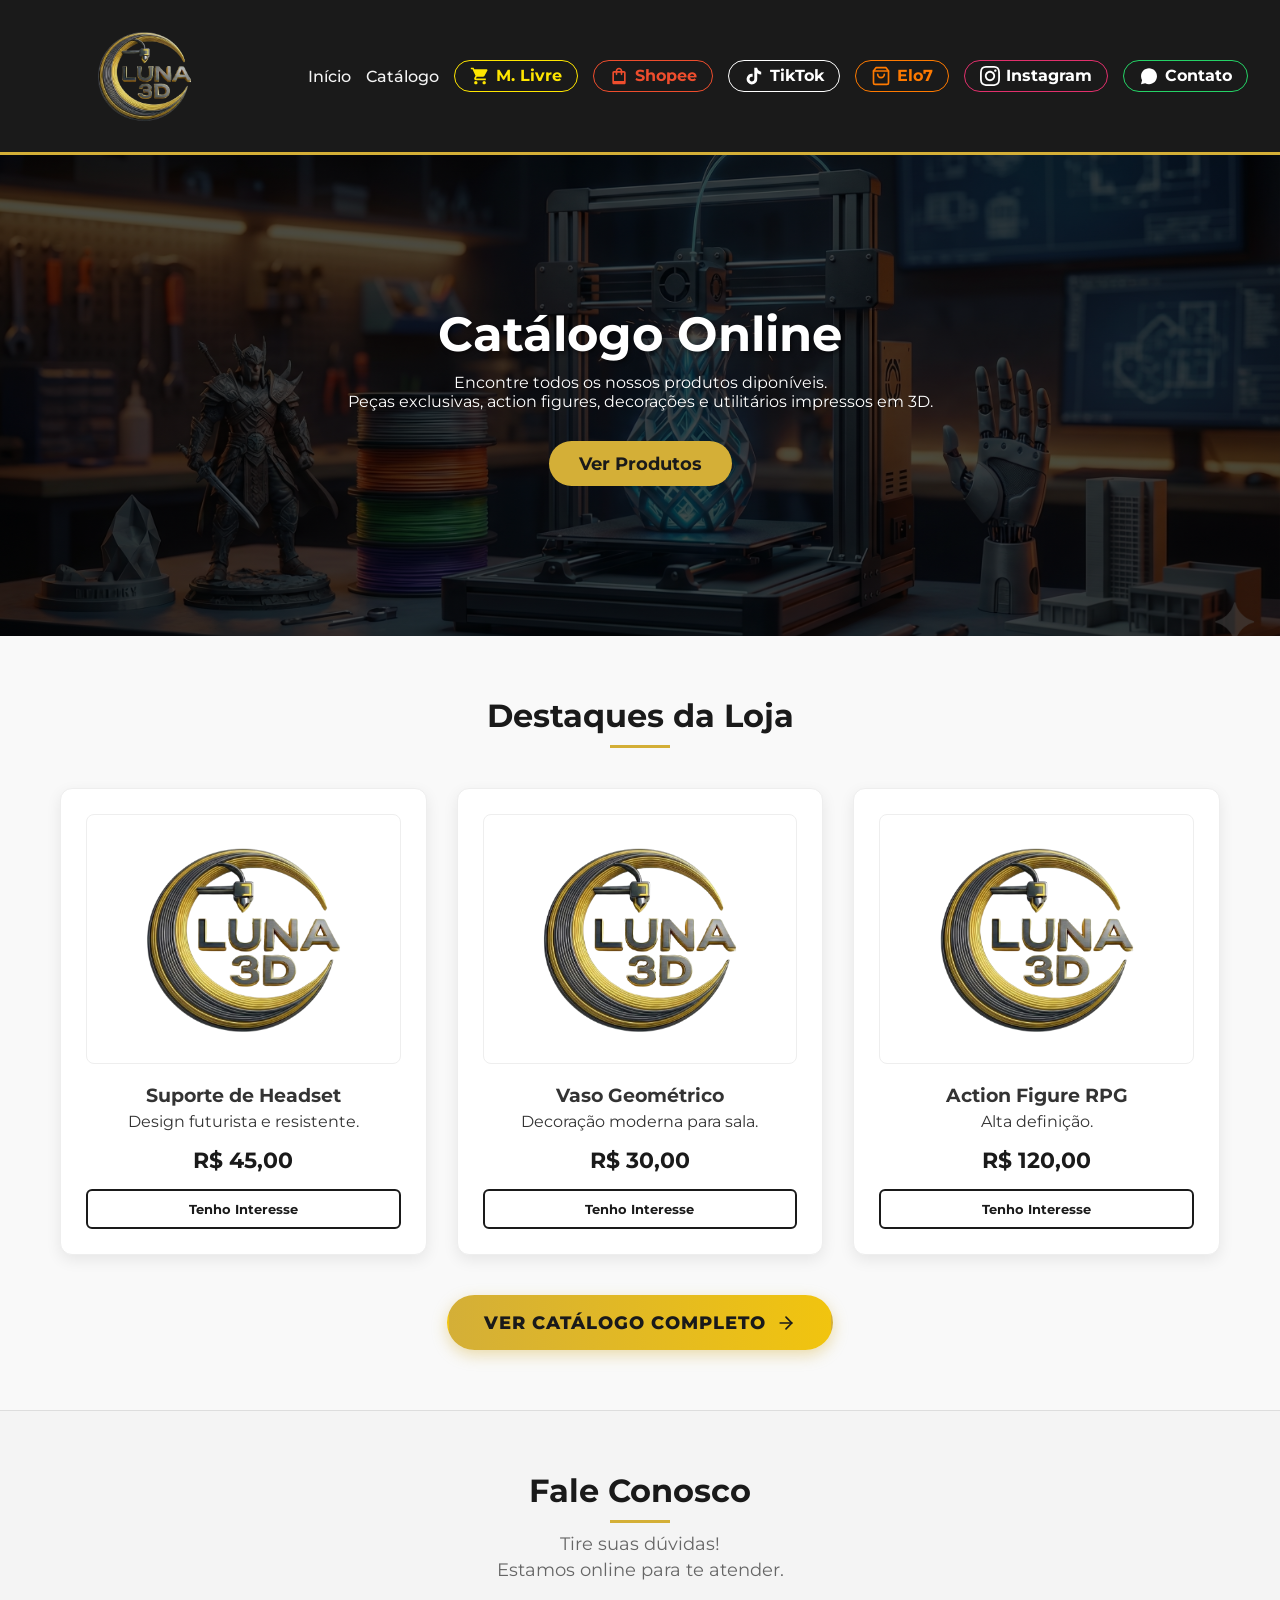
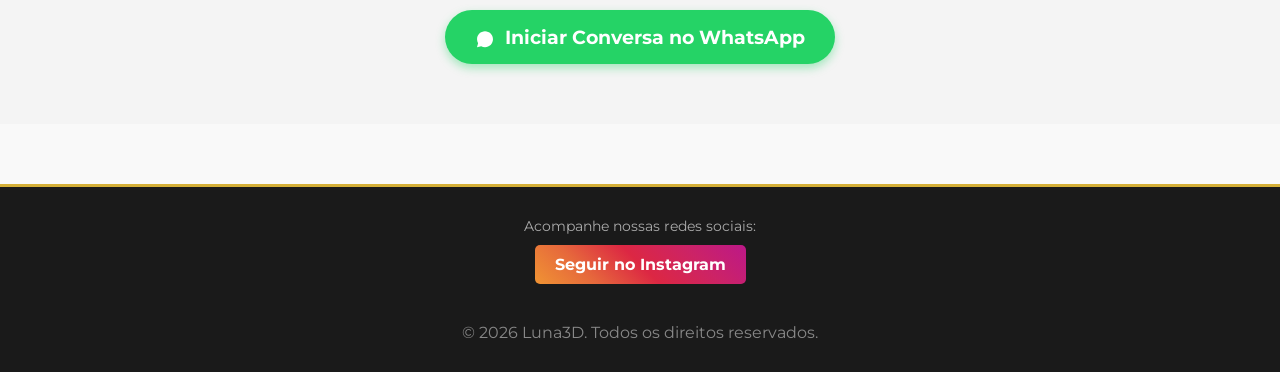
==== commit 54021b94: "Atualização 4.2.2026" ====
--- a/index.html
+++ b/index.html
@@ -14,7 +14,7 @@
         <nav>
             <ul>
                 <li><a href="index.html">Início</a></li>
-                <li><a href="produtos.html">Produtos</a></li>
+                <li><a href="produtos.html">Catálogo</a></li>
                 
                 <li>
                     <a href="#" target="_blank" class="destaque-ml">
@@ -40,6 +40,17 @@
                             <path d="M19.59 6.69a4.83 4.83 0 0 1-3.77-4.25V2h-3.45v13.67a2.89 2.89 0 0 1-5.2 1.74 2.89 2.89 0 0 1 2.31-4.64 2.93 2.93 0 0 1 .88.13V9.4a6.84 6.84 0 0 0-1-.05A6.33 6.33 0 0 0 5 20.1a6.34 6.34 0 0 0 10.86-4.43v-7a8.16 8.16 0 0 0 4.77 1.52v-3.4a4.85 4.85 0 0 1-1-.1z"/>
                         </svg>
                         TikTok
+                    </a>
+                </li>
+                
+                <li>
+                    <a href="https://www.elo7.com.br/lojaluna3d" target="_blank" class="destaque-elo7">
+                        <svg width="20" height="20" viewBox="0 0 24 24" fill="none" stroke="currentColor" stroke-width="2" stroke-linecap="round" stroke-linejoin="round">
+                            <path d="M6 2L3 6v14a2 2 0 0 0 2 2h14a2 2 0 0 0 2-2V6l-3-4z"></path>
+                            <line x1="3" y1="6" x2="21" y2="6"></line>
+                            <path d="M16 10a4 4 0 0 1-8 0"></path>
+                        </svg>
+                        Elo7
                     </a>
                 </li>
 
@@ -161,6 +172,15 @@
                     TikTok Shop
                 </a>
 
+                <a href="https://www.elo7.com.br/lojaluna3d" target="_blank" class="btn-modal destaque-elo7">
+                    <svg width="20" height="20" viewBox="0 0 24 24" fill="none" stroke="currentColor" stroke-width="2" stroke-linecap="round" stroke-linejoin="round">
+                        <path d="M6 2L3 6v14a2 2 0 0 0 2 2h14a2 2 0 0 0 2-2V6l-3-4z"></path>
+                        <line x1="3" y1="6" x2="21" y2="6"></line>
+                        <path d="M16 10a4 4 0 0 1-8 0"></path>
+                    </svg>
+                    Elo7
+                </a>
+
                 <a id="btn-whats-modal" href="#" target="_blank" class="btn-modal destaque-whatsapp">
                     <svg width="20" height="20" viewBox="0 0 24 24" fill="currentColor" xmlns="http://www.w3.org/2000/svg"><path d="M12.031 6.172c-3.181 0-5.767 2.586-5.768 5.766-.001 1.298.38 2.27 1.019 3.287l-.711 2.592 2.654-.696c1.062.579 2.09 1.017 3.28 1.017 3.181 0 5.767-2.587 5.768-5.766.001-3.182-2.585-5.769-5.766-5.769zm9.554 6.168c0-5.28-4.29-9.57-9.57-9.57-5.28 0-9.57 4.29-9.57 9.57 0 1.686.439 3.312 1.272 4.755l-1.352 4.935 5.047-1.324c1.396.762 2.977 1.168 4.603 1.168 5.28 0 9.57-4.29 9.57-9.57z"/></svg>
                     WhatsApp
--- a/style.css
+++ b/style.css
@@ -4,24 +4,26 @@
 * {
     margin: 0;
     padding: 0;
-    box-sizing: border-box;
-    font-family: 'Montserrat', sans-serif; /* Fonte mais geométrica */
+    box-sizing: border-box; /* ESSENCIAL: Garante que padding não estoure a largura */
+    font-family: 'Montserrat', sans-serif;
 }
 
 body {
-    background-color: #f9f9f9; /* Fundo claro para destacar o produto */
+    background-color: #f9f9f9;
     color: #333;
+    overflow-x: hidden; /* SEGURANÇA: Impede scroll horizontal indesejado */
+    width: 100%;
 }
 
 /* === CABEÇALHO === */
 header {
-    background-color: #1a1a1a; /* Preto quase grafite */
+    background-color: #1a1a1a;
     color: white;
     padding: 1rem 2rem;
     display: flex;
     justify-content: space-between;
     align-items: center;
-    border-bottom: 3px solid #d4af37; /* Linha dourada na base do menu */
+    border-bottom: 3px solid #d4af37;
 }
 
 .logo-img {
@@ -38,7 +40,7 @@
 nav ul {
     list-style: none;
     display: flex;
-    gap: 15px; /* Ajuste leve para caber todos os itens */
+    gap: 15px;
     align-items: center; 
 }
 
@@ -113,7 +115,6 @@
 
 .vitrine-grid {
     display: grid;
-    /* auto-FILL preenche com espaços vazios e não estica o card */
     grid-template-columns: repeat(auto-fill, minmax(280px, 1fr));
     gap: 30px;
 }
@@ -173,16 +174,13 @@
     color: #d4af37;
 }
 
-/* === BOTÃO DESTAQUE CATÁLOGO (NOVO) === */
+/* === BOTÃO DESTAQUE CATÁLOGO === */
 .btn-catalogo-destaque {
     display: inline-flex;
     align-items: center;
     gap: 10px;
-    
-    /* Degradê Dourado Premium */
     background: linear-gradient(90deg, #d4af37 0%, #f1c40f 100%);
     color: #1a1a1a; 
-    
     padding: 15px 35px;
     border-radius: 50px;
     font-size: 1.1rem;
@@ -190,8 +188,6 @@
     text-decoration: none;
     text-transform: uppercase;
     letter-spacing: 1px;
-    
-    /* Sombra Dourada (Glow) */
     box-shadow: 0 5px 15px rgba(212, 175, 55, 0.4);
     transition: all 0.3s ease;
     border: 2px solid transparent; 
@@ -220,13 +216,11 @@
     border-top: 3px solid #d4af37;
 }
 
-/* === ESTILOS GERAIS DE BOTÕES (Header e Modal) === */
-
-/* Configuração Base para todos os botões destaque */
-.destaque-insta, .destaque-whatsapp, .destaque-ml, .destaque-shopee, .destaque-tiktok {
+/* === ESTILOS DE BOTÕES GERAIS === */
+.destaque-insta, .destaque-whatsapp, .destaque-ml, .destaque-shopee, .destaque-tiktok, .destaque-elo7 {
     display: inline-flex;
     align-items: center;
-    gap: 6px; /* Espaço entre ícone e texto */
+    gap: 6px;
     line-height: 1.2;
     padding: 5px 15px;
     border-radius: 20px;
@@ -235,270 +229,115 @@
     transition: all 0.3s;
 }
 
-/* -- Instagram -- */
-.destaque-insta {
-    border: 1px solid #E1306C;
-    color: #ffffff !important;
-}
-.destaque-insta:hover {
-    background: linear-gradient(45deg, #f09433 0%, #e6683c 25%, #dc2743 50%, #cc2366 75%, #bc1888 100%);
-    color: white !important;
-    border-color: transparent;
-    box-shadow: 0 0 15px rgba(225, 48, 108, 0.5); 
-    transform: translateY(-2px);
-}
-
-/* -- WhatsApp -- */
-.destaque-whatsapp {
-    border: 1px solid #25D366;
-    color: white !important;
-}
-.destaque-whatsapp:hover {
-    background-color: #25D366;
-    color: white !important;
-    box-shadow: 0 0 10px rgba(37, 211, 102, 0.5);
-    transform: translateY(-2px);
-}
-
-/* -- Mercado Livre -- */
-.destaque-ml {
-    border: 1px solid #ffe600;
-    color: #ffe600 !important;
-}
-.destaque-ml:hover {
-    background-color: #ffe600;
-    color: #2d3277 !important;
-    box-shadow: 0 0 10px rgba(255, 230, 0, 0.6);
-    transform: translateY(-2px);
-}
-
-/* -- Shopee -- */
-.destaque-shopee {
-    border: 1px solid #ee4d2d;
-    color: #ee4d2d !important;
-}
-.destaque-shopee:hover {
-    background-color: #ee4d2d;
-    color: white !important;
-    box-shadow: 0 0 10px rgba(238, 77, 45, 0.6);
-    transform: translateY(-2px);
-}
-
-/* -- TikTok -- */
-.destaque-tiktok {
-    border: 1px solid #fe2c55;
-    color: #fe2c55 !important;
-}
-.destaque-tiktok:hover {
-    background-color: #fe2c55;
-    color: white !important;
-    box-shadow: 0 0 10px rgba(254, 44, 85, 0.6);
-    transform: translateY(-2px);
-}
-
-
-/* Área Social do Rodapé */
-.social-area {
-    margin-bottom: 20px;
-}
-
-.social-area p {
-    margin-bottom: 10px;
-    font-size: 0.9rem;
-    color: #aaa;
-}
-
-/* Botão do Rodapé */
-.btn-insta-footer {
-    text-decoration: none;
-    background: linear-gradient(45deg, #f09433 0%, #e6683c 25%, #dc2743 50%, #cc2366 75%, #bc1888 100%); 
-    color: white;
-    padding: 10px 20px;
-    border-radius: 5px;
-    font-weight: bold;
-    display: inline-block;
-    transition: transform 0.2s;
-}
-
-.btn-insta-footer:hover {
-    transform: scale(1.05);
-    opacity: 0.9;
-}
-
-/* === SEÇÃO DE CONTATO === */
-.contato-container {
-    background-color: #f4f4f4;
-    text-align: center;
-    padding: 60px 20px;
-    border-top: 1px solid #ddd;
-}
-
-.contato-container h2 {
-    color: #1a1a1a;
-    margin-bottom: 10px;
-}
-
-.contato-container p {
-    color: #666;
-    margin-bottom: 5px;
-    font-size: 1.1rem;
-}
-
-/* O Botão Verde (Rodapé) */
-.btn-whatsapp-geral {
-    display: inline-block;
-    background-color: #25D366;
-    color: white;
-    text-decoration: none;
-    font-weight: bold;
-    font-size: 1.2rem;
-    padding: 15px 30px;
-    border-radius: 50px;
-    margin-top: 25px;
-    box-shadow: 0 4px 10px rgba(37, 211, 102, 0.4);
-    transition: transform 0.3s, box-shadow 0.3s;
-}
-
-.btn-whatsapp-geral:hover {
-    background-color: #1ebe57;
-    transform: translateY(-3px);
-    box-shadow: 0 6px 15px rgba(37, 211, 102, 0.6);
-}
-
-/* === FILTROS DE PRODUTOS === */
-.filtros-area {
-    text-align: center;
-    margin-bottom: 30px;
-    display: flex;
-    justify-content: center;
-    gap: 10px;
-    flex-wrap: wrap; /* Para não quebrar no celular */
-}
-
-.btn-filtro {
-    padding: 8px 20px;
-    border: 1px solid #d4af37;
-    background-color: transparent;
-    color: #1a1a1a;
-    font-weight: bold;
-    border-radius: 20px;
-    cursor: pointer;
-    transition: all 0.3s;
-    font-family: 'Montserrat', sans-serif;
-}
-
-.btn-filtro:hover {
-    background-color: #f1c40f;
-    transform: translateY(-2px);
-}
-
-/* Estilo para o botão que estiver selecionado */
-.btn-filtro.ativo {
-    background-color: #d4af37;
-    color: white;
-}
-
-/* === MODAL DE COMPRA (ESTILO GLOBAL) === */
-.modal-overlay {
-    display: none; /* Começa invisível */
-    position: fixed;
-    top: 0;
-    left: 0;
-    width: 100%;
-    height: 100%;
-    background-color: rgba(0, 0, 0, 0.7); /* Fundo preto transparente */
-    z-index: 1000; /* Fica por cima de tudo */
-    justify-content: center;
-    align-items: center;
-    animation: fadeIn 0.3s;
-}
-
-.modal-content {
-    background-color: rgb(51, 51, 51); /* Fundo Escuro */
-    padding: 30px;
-    border-radius: 15px;
-    width: 90%;
-    max-width: 400px; 
-    text-align: center;
-    position: relative;
-    box-shadow: 0 10px 25px rgba(0,0,0,0.5);
-    border: 2px solid #d4af37;
-}
-
-/* Ajuste de Texto para o Modal Escuro */
-.modal-content h3 {
-    color: #d4af37 !important; /* Título Dourado */
-}
-.modal-content p {
-    color: #ccc !important; /* Texto Cinza Claro */
-}
-
-/* Botão de Fechar (X) */
-.fechar-modal {
-    position: absolute;
-    top: 10px;
-    right: 15px;
-    font-size: 28px;
-    font-weight: bold;
-    color: #aaa;
-    cursor: pointer;
-    transition: color 0.2s;
-}
-
-.fechar-modal:hover {
-    color: #d4af37;
-}
-
-/* Lista de Botões no Modal */
-.lista-botoes-modal {
-    display: flex;
-    flex-direction: column;
-    gap: 15px;
-}
-
-/* Ajuste nos botões para ficarem largos dentro do modal */
-.btn-modal {
-    justify-content: center; /* Centraliza texto e ícone */
-    padding: 12px;
-    font-size: 1.1rem;
-}
-
-/* Animação suave */
-@keyframes fadeIn {
-    from {opacity: 0;}
-    to {opacity: 1;}
-}
-
-
-/* === AJUSTES PARA CELULAR (RESPONSIVIDADE) === */
-/* Atenção: Só coloque aqui o que for MUDAR no celular */
+/* Cores dos Botões */
+.destaque-insta { border: 1px solid #E1306C; color: #ffffff !important; }
+.destaque-insta:hover { background: linear-gradient(45deg, #f09433 0%, #e6683c 25%, #dc2743 50%, #cc2366 75%, #bc1888 100%); color: white !important; border-color: transparent; box-shadow: 0 0 15px rgba(225, 48, 108, 0.5); transform: translateY(-2px); }
+
+.destaque-whatsapp { border: 1px solid #25D366; color: white !important; }
+.destaque-whatsapp:hover { background-color: #25D366; color: white !important; box-shadow: 0 0 10px rgba(37, 211, 102, 0.5); transform: translateY(-2px); }
+
+.destaque-ml { border: 1px solid #ffe600; color: #ffe600 !important; }
+.destaque-ml:hover { background-color: #ffe600; color: #2d3277 !important; box-shadow: 0 0 10px rgba(255, 230, 0, 0.6); transform: translateY(-2px); }
+
+.destaque-shopee { border: 1px solid #ee4d2d; color: #ee4d2d !important; }
+.destaque-shopee:hover { background-color: #ee4d2d; color: white !important; box-shadow: 0 0 10px rgba(238, 77, 45, 0.6); transform: translateY(-2px); }
+
+/* TikTok (ATUALIZADO PARA BRANCO E PRETO) */
+.destaque-tiktok { 
+    border: 1px solid #ffffff; 
+    color: #ffffff !important; 
+}
+.destaque-tiktok:hover { 
+    background-color: #ffffff; 
+    color: #000000 !important; /* Texto Preto ao passar o mouse */
+    box-shadow: 0 0 10px rgba(255, 255, 255, 0.6); 
+    transform: translateY(-2px); 
+}
+
+/* Elo7 (Laranja e Branco) */
+.destaque-elo7 { border: 1px solid #FF7A00; color: #FF7A00 !important; }
+.destaque-elo7:hover { background-color: #FF7A00; color: white !important; box-shadow: 0 0 10px rgba(255, 122, 0, 0.6); transform: translateY(-2px); }
+
+/* Social Footer */
+.social-area { margin-bottom: 20px; }
+.social-area p { margin-bottom: 10px; font-size: 0.9rem; color: #aaa; }
+.btn-insta-footer { text-decoration: none; background: linear-gradient(45deg, #f09433 0%, #e6683c 25%, #dc2743 50%, #cc2366 75%, #bc1888 100%); color: white; padding: 10px 20px; border-radius: 5px; font-weight: bold; display: inline-block; transition: transform 0.2s; }
+.btn-insta-footer:hover { transform: scale(1.05); opacity: 0.9; }
+
+/* Contato Section */
+.contato-container { background-color: #f4f4f4; text-align: center; padding: 60px 20px; border-top: 1px solid #ddd; }
+.contato-container h2 { color: #1a1a1a; margin-bottom: 10px; }
+.contato-container p { color: #666; margin-bottom: 5px; font-size: 1.1rem; }
+.btn-whatsapp-geral { display: inline-block; background-color: #25D366; color: white; text-decoration: none; font-weight: bold; font-size: 1.2rem; padding: 15px 30px; border-radius: 50px; margin-top: 25px; box-shadow: 0 4px 10px rgba(37, 211, 102, 0.4); transition: transform 0.3s, box-shadow 0.3s; }
+.btn-whatsapp-geral:hover { background-color: #1ebe57; transform: translateY(-3px); box-shadow: 0 6px 15px rgba(37, 211, 102, 0.6); }
+
+/* Filtros */
+.filtros-area { text-align: center; margin-bottom: 30px; display: flex; justify-content: center; gap: 10px; flex-wrap: wrap; }
+.btn-filtro { padding: 8px 20px; border: 1px solid #d4af37; background-color: transparent; color: #1a1a1a; font-weight: bold; border-radius: 20px; cursor: pointer; transition: all 0.3s; font-family: 'Montserrat', sans-serif; }
+.btn-filtro:hover { background-color: #f1c40f; transform: translateY(-2px); }
+.btn-filtro.ativo { background-color: #d4af37; color: white; }
+
+/* === MODAL DE COMPRA === */
+.modal-overlay { display: none; position: fixed; top: 0; left: 0; width: 100%; height: 100%; background-color: rgba(0, 0, 0, 0.7); z-index: 1000; justify-content: center; align-items: center; animation: fadeIn 0.3s; }
+.modal-content { background-color: rgb(51, 51, 51); padding: 30px; border-radius: 15px; width: 90%; max-width: 400px; text-align: center; position: relative; box-shadow: 0 10px 25px rgba(0,0,0,0.5); border: 2px solid #d4af37; }
+.modal-content h3 { color: #d4af37 !important; }
+.modal-content p { color: #ccc !important; }
+.fechar-modal { position: absolute; top: 10px; right: 15px; font-size: 28px; font-weight: bold; color: #aaa; cursor: pointer; transition: color 0.2s; }
+.fechar-modal:hover { color: #d4af37; }
+.lista-botoes-modal { display: flex; flex-direction: column; gap: 15px; }
+.btn-modal { justify-content: center; padding: 12px; font-size: 1.1rem; }
+@keyframes fadeIn { from {opacity: 0;} to {opacity: 1;} }
+
+
+/* === AJUSTES PARA CELULAR (LAYOUT BLINDADO COM ELO7) === */
 @media (max-width: 768px) {
     
-    /* 1. Ajusta o Cabeçalho para ficar mais compacto */
     header {
-        flex-direction: column; /* Coloca logo em cima e menu embaixo */
+        flex-direction: column;
         padding: 1rem;
-        gap: 15px;
+        gap: 20px;
+        width: 100%;
     }
 
+    nav { width: 100%; }
+
     nav ul {
-        flex-wrap: wrap; /* Permite que os botões quebrem de linha sem bugar */
-        justify-content: center; /* Centraliza os botões */
-        gap: 10px; /* Diminui o espaço entre eles */
+        display: grid;
+        /* Mapa atualizado: TikTok e Elo7 juntos na linha 3 */
+        grid-template-areas: 
+            "link1 link2"
+            "ml shopee"
+            "tiktok elo7"
+            "instagram instagram"
+            "contato contato";
+        grid-template-columns: 1fr 1fr; 
+        gap: 12px;
+        width: 100%;
+        padding: 0;
     }
 
-    /* 2. Diminui o Banner para não ocupar a tela toda */
-    .hero {
-        padding: 80px 20px; /* Reduz de 150px para 80px */
+    /* Mapeando os itens para o novo mapa */
+    nav ul li:nth-child(1) { grid-area: link1; display: flex; justify-content: center; border-bottom: 1px solid #333; padding-bottom: 8px; }
+    nav ul li:nth-child(2) { grid-area: link2; display: flex; justify-content: center; border-bottom: 1px solid #333; padding-bottom: 8px; }
+    
+    nav ul li:nth-child(3) { grid-area: ml; }       
+    nav ul li:nth-child(4) { grid-area: shopee; }   
+    nav ul li:nth-child(5) { grid-area: tiktok; }   
+    nav ul li:nth-child(6) { grid-area: elo7; } /* Elo7 (item 6) */
+    
+    /* Instagram e Contato nos itens 7 e 8 */
+    nav ul li:nth-child(7) { grid-area: instagram; } 
+    nav ul li:nth-child(8) { grid-area: contato; }   
+    
+    /* Garante que os botões ocupem 100% da célula */
+    .destaque-ml, .destaque-shopee, .destaque-tiktok, .destaque-insta, .destaque-whatsapp, .destaque-elo7 {
+        width: 100%; 
+        justify-content: center;
+        height: 45px;
+        font-size: 0.9rem;
+        white-space: nowrap; 
     }
 
-    .hero h1 {
-        font-size: 2rem; /* Diminui a fonte do título */
-    }
-
-    /* 3. Ajusta os botões de filtro para ficarem mais fáceis de clicar */
-    .btn-filtro {
-        flex-grow: 1; /* Faz o botão esticar para preencher espaços vazios */
-        margin-bottom: 5px;
-    }
+    .hero { padding: 60px 20px; }
+    .hero h1 { font-size: 2rem; }
 }
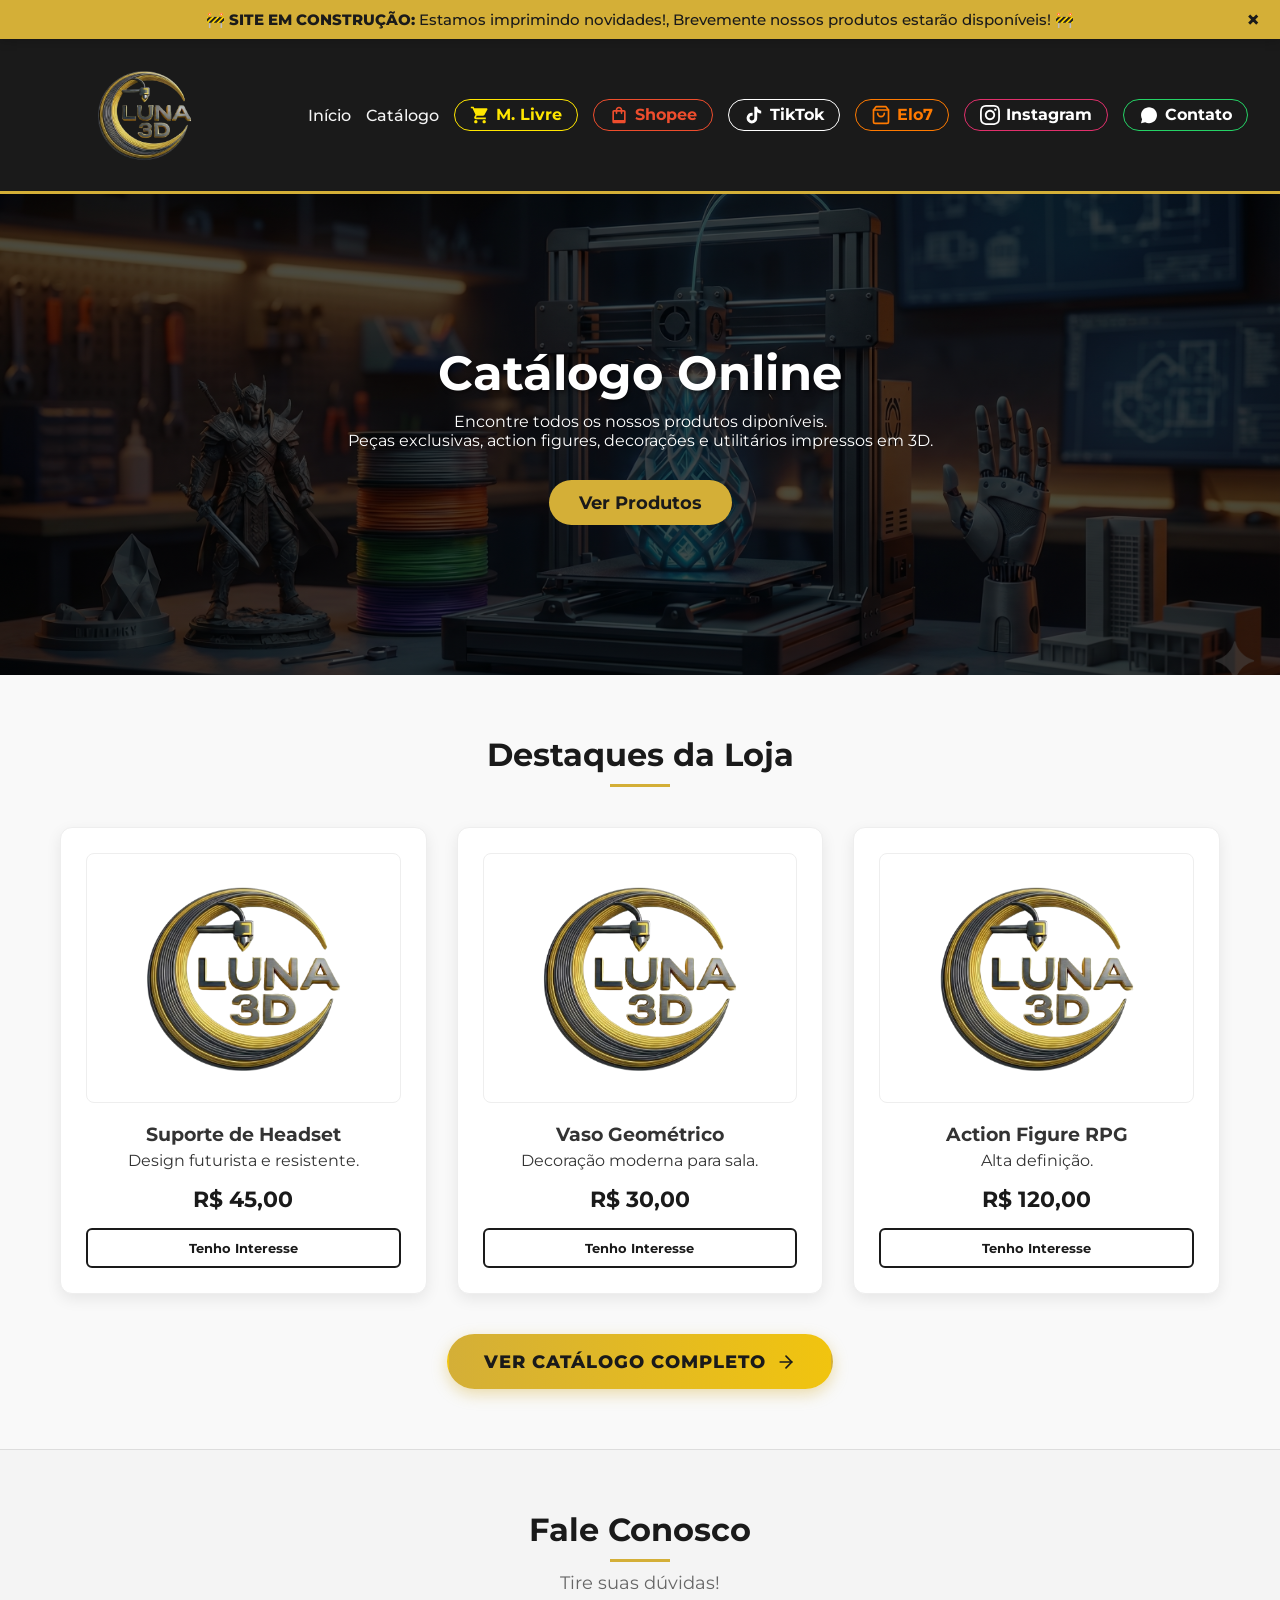
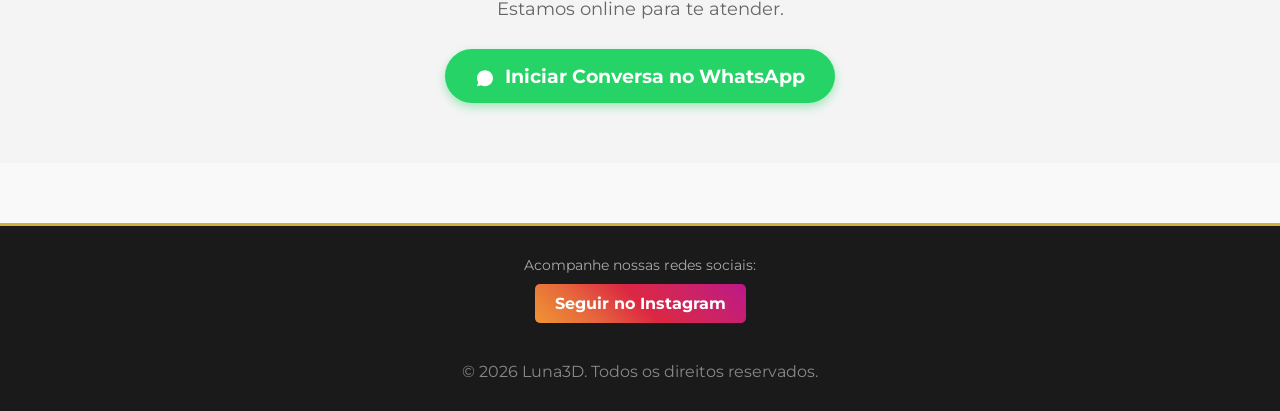
==== commit 6a750d29: "Site no ar" ====
--- a/index.html
+++ b/index.html
@@ -8,6 +8,11 @@
     <link rel="icon" href="favicon.png" type="image/png">
 </head>
 <body>
+
+    <div id="aviso-construcao" class="top-bar-aviso">
+        <p>🚧 <strong>Site em Construção:</strong> Estamos imprimindo novidades!, Brevemente nossos produtos estarão disponíveis! 🚧</p>
+        <span class="fechar-aviso" onclick="fecharAviso()">&times;</span>
+    </div>
 
     <header>
         <img src="logo.png" alt="Logo Luna3D" class="logo-img">
--- a/style.css
+++ b/style.css
@@ -13,6 +13,52 @@
     color: #333;
     overflow-x: hidden; /* SEGURANÇA: Impede scroll horizontal indesejado */
     width: 100%;
+}
+
+ /* === BARRA DE AVISO (Site em Construção) === */
+.top-bar-aviso {
+    background-color: #d4af37; /* Fundo Dourado para chamar atenção */
+    color: #1a1a1a; /* Texto Escuro para contraste */
+    text-align: center;
+    padding: 10px 20px;
+    font-size: 0.95rem;
+    font-weight: 500;
+    position: relative; /* Para o botão X se posicionar */
+    z-index: 9999; /* Fica acima de tudo */
+    box-shadow: 0 2px 10px rgba(0,0,0,0.2);
+    display: flex;
+    justify-content: center;
+    align-items: center;
+    gap: 15px;
+}
+
+.top-bar-aviso strong {
+    font-weight: 800;
+    text-transform: uppercase;
+}
+
+.fechar-aviso {
+    cursor: pointer;
+    font-size: 24px;
+    font-weight: bold;
+    line-height: 1;
+    color: #1a1a1a;
+    transition: opacity 0.2s;
+    position: absolute;
+    right: 20px; /* Fica no canto direito */
+}
+
+.fechar-aviso:hover {
+    opacity: 0.6;
+}
+
+/* Ajuste para celular: texto menor e mais espaço */
+@media (max-width: 768px) {
+    .top-bar-aviso {
+        font-size: 0.8rem;
+        padding: 10px 35px 10px 15px; /* Espaço extra na direita pro X não ficar em cima do texto */
+        text-align: left;
+    }
 }
 
 /* === CABEÇALHO === */
@@ -340,4 +386,6 @@
 
     .hero { padding: 60px 20px; }
     .hero h1 { font-size: 2rem; }
+
+   
 }
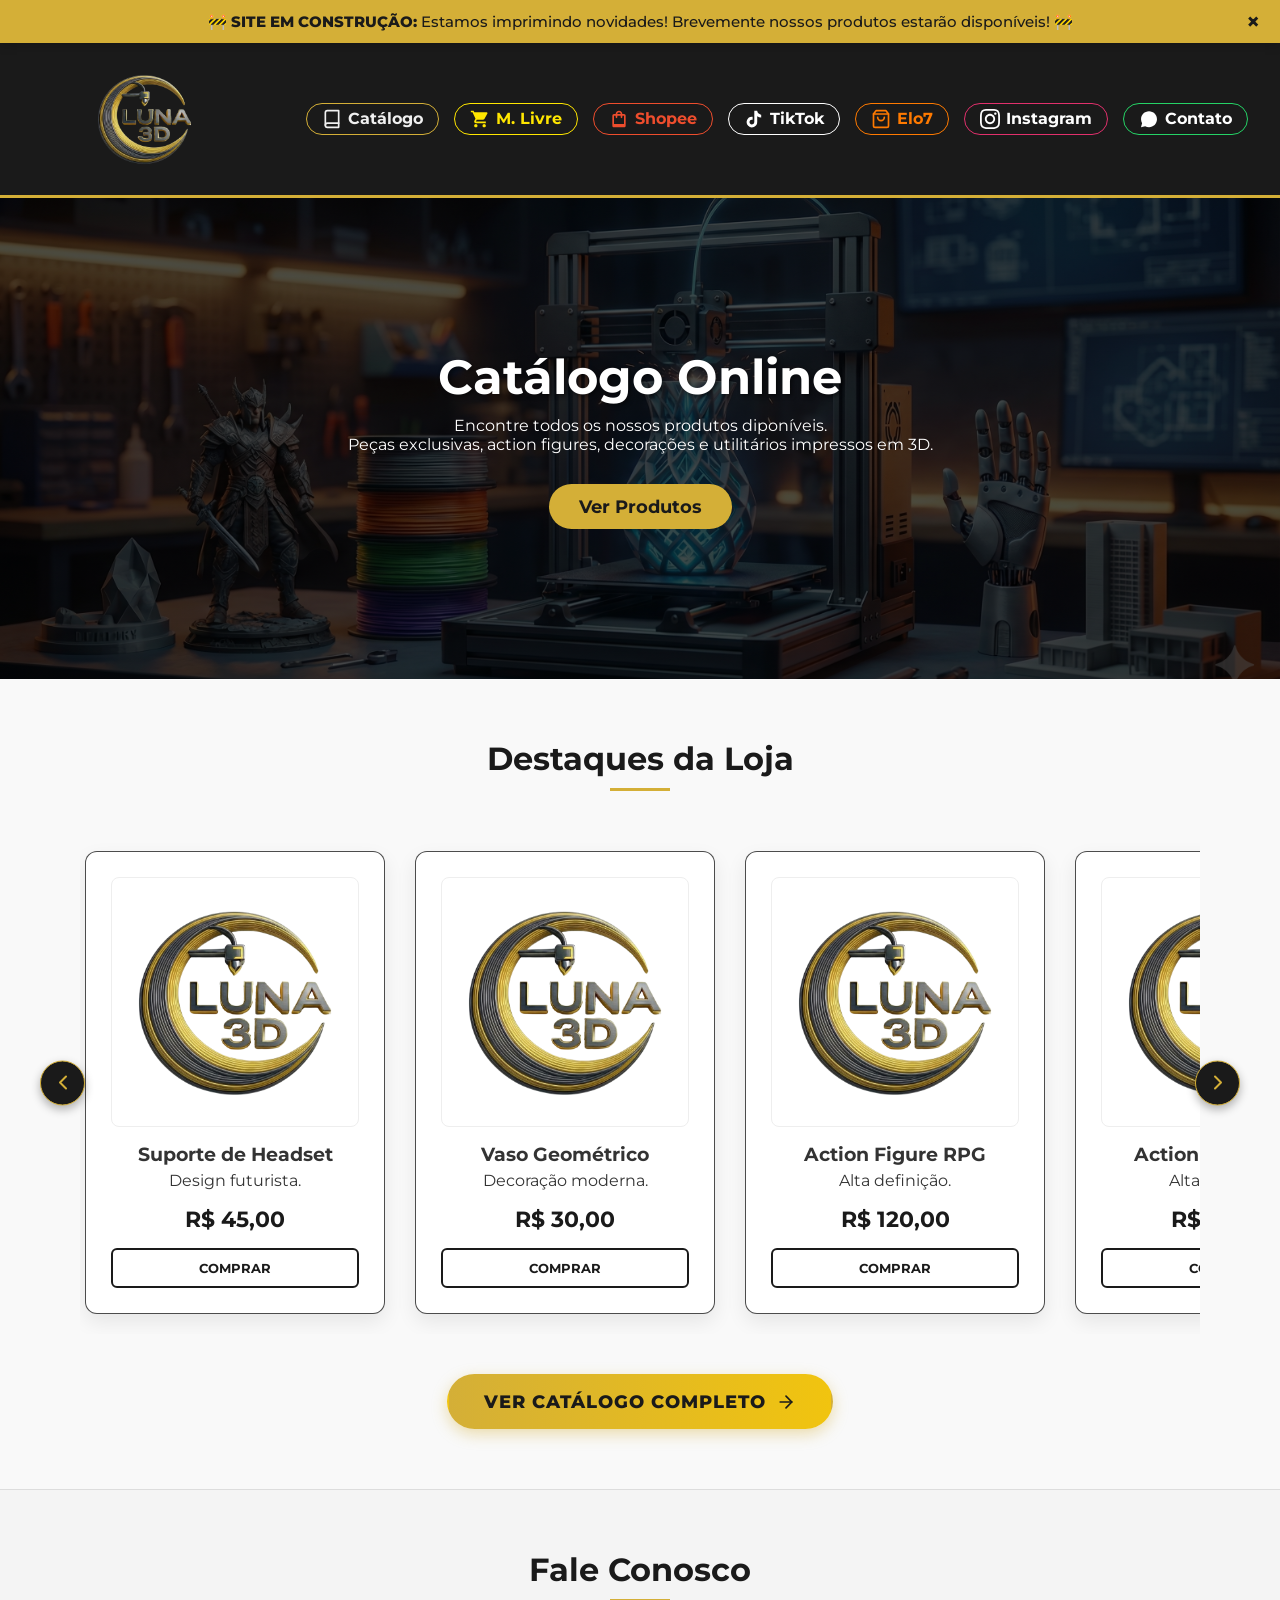
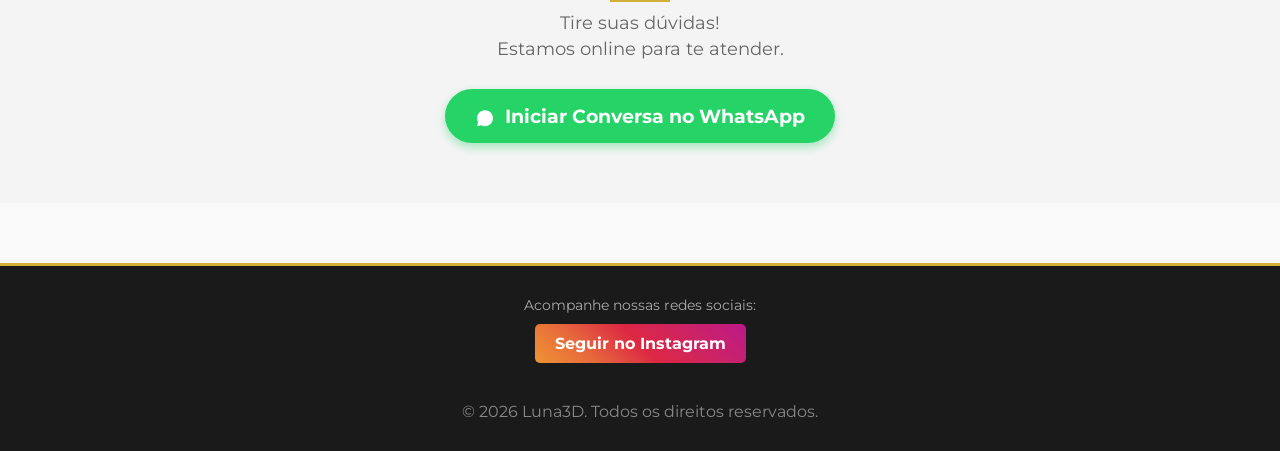
==== commit 32c9d5b4: "Atualizações 5.2.2026" ====
--- a/index.html
+++ b/index.html
@@ -10,40 +10,41 @@
 <body>
 
     <div id="aviso-construcao" class="top-bar-aviso">
-        <p>🚧 <strong>Site em Construção:</strong> Estamos imprimindo novidades!, Brevemente nossos produtos estarão disponíveis! 🚧</p>
-        <span class="fechar-aviso" onclick="fecharAviso()">&times;</span>
+        <p>🚧 <strong>Site em Construção:</strong> Estamos imprimindo novidades! Brevemente nossos produtos estarão disponíveis! 🚧</p>
+        <span id="btn-fechar-aviso" class="fechar-aviso">&times;</span>
     </div>
 
     <header>
         <img src="logo.png" alt="Logo Luna3D" class="logo-img">
         <nav>
             <ul>
-                <li><a href="index.html">Início</a></li>
-                <li><a href="produtos.html">Catálogo</a></li>
+                <li>
+                    <a href="produtos.html" class="destaque-catalogo">
+                        <svg width="20" height="20" viewBox="0 0 24 24" fill="none" stroke="currentColor" stroke-width="2" stroke-linecap="round" stroke-linejoin="round">
+                            <path d="M4 19.5A2.5 2.5 0 0 1 6.5 17H20"></path>
+                            <path d="M6.5 2H20v20H6.5A2.5 2.5 0 0 1 4 19.5v-15A2.5 2.5 0 0 1 6.5 2z"></path>
+                        </svg>
+                        Catálogo
+                    </a>
+                </li>
                 
                 <li>
                     <a href="#" target="_blank" class="destaque-ml">
-                        <svg width="20" height="20" viewBox="0 0 24 24" fill="currentColor" xmlns="http://www.w3.org/2000/svg">
-                            <path d="M7 18c-1.1 0-1.99.9-1.99 2S5.9 22 7 22s2-.9 2-2-.9-2-2-2zM1 2v2h2l3.6 7.59-1.35 2.45c-.16.28-.25.61-.25.96 0 1.1.9 2 2 2h12v-2H7.42c-.14 0-.25-.11-.25-.25l.03-.12.9-1.63h7.45c.75 0 1.41-.41 1.75-1.03l3.58-6.49c.08-.14.12-.31.12-.48 0-.55-.45-1-1-1H5.21l-.94-2H1zm16 16c-1.1 0-1.99.9-1.99 2s.9 2 2 2 2-.9 2-2-.9-2-2-2z"/>
-                        </svg>
+                        <svg width="20" height="20" viewBox="0 0 24 24" fill="currentColor" xmlns="http://www.w3.org/2000/svg"><path d="M7 18c-1.1 0-1.99.9-1.99 2S5.9 22 7 22s2-.9 2-2-.9-2-2-2zM1 2v2h2l3.6 7.59-1.35 2.45c-.16.28-.25.61-.25.96 0 1.1.9 2 2 2h12v-2H7.42c-.14 0-.25-.11-.25-.25l.03-.12.9-1.63h7.45c.75 0 1.41-.41 1.75-1.03l3.58-6.49c.08-.14.12-.31.12-.48 0-.55-.45-1-1-1H5.21l-.94-2H1zm16 16c-1.1 0-1.99.9-1.99 2s.9 2 2 2 2-.9 2-2-.9-2-2-2z"/></svg>
                         M. Livre
                     </a>
                 </li>
 
                 <li>
                     <a href="https://shopee.com.br/shop/563052434" target="_blank" class="destaque-shopee">
-                        <svg width="20" height="20" viewBox="0 0 24 24" fill="currentColor" xmlns="http://www.w3.org/2000/svg">
-                            <path d="M18 6h-2c0-2.21-1.79-4-4-4S8 3.79 8 6H6c-1.1 0-2 .9-2 2v12c0 1.1.9 2 2 2h12c1.1 0 2-.9 2-2V8c0-1.1-.9-2-2-2zm-6-2c1.1 0 2 .9 2 2h-4c0-1.1.9-2 2-2zm6 14H6V8h2v2c0 .55.45 1 1 1s1-.45 1-1V8h4v2c0 .55.45 1 1 1s1-.45 1-1V8h2v10z"/>
-                        </svg>
+                        <svg width="20" height="20" viewBox="0 0 24 24" fill="currentColor" xmlns="http://www.w3.org/2000/svg"><path d="M18 6h-2c0-2.21-1.79-4-4-4S8 3.79 8 6H6c-1.1 0-2 .9-2 2v12c0 1.1.9 2 2 2h12c1.1 0 2-.9 2-2V8c0-1.1-.9-2-2-2zm-6-2c1.1 0 2 .9 2 2h-4c0-1.1.9-2 2-2zm6 14H6V8h2v2c0 .55.45 1 1 1s1-.45 1-1V8h4v2c0 .55.45 1 1 1s1-.45 1-1V8h2v10z"/></svg>
                         Shopee
                     </a>
                 </li>
 
                 <li>
                     <a href="#" target="_blank" class="destaque-tiktok">
-                        <svg width="20" height="20" viewBox="0 0 24 24" fill="currentColor" xmlns="http://www.w3.org/2000/svg">
-                            <path d="M19.59 6.69a4.83 4.83 0 0 1-3.77-4.25V2h-3.45v13.67a2.89 2.89 0 0 1-5.2 1.74 2.89 2.89 0 0 1 2.31-4.64 2.93 2.93 0 0 1 .88.13V9.4a6.84 6.84 0 0 0-1-.05A6.33 6.33 0 0 0 5 20.1a6.34 6.34 0 0 0 10.86-4.43v-7a8.16 8.16 0 0 0 4.77 1.52v-3.4a4.85 4.85 0 0 1-1-.1z"/>
-                        </svg>
+                        <svg width="20" height="20" viewBox="0 0 24 24" fill="currentColor" xmlns="http://www.w3.org/2000/svg"><path d="M19.59 6.69a4.83 4.83 0 0 1-3.77-4.25V2h-3.45v13.67a2.89 2.89 0 0 1-5.2 1.74 2.89 2.89 0 0 1 2.31-4.64 2.93 2.93 0 0 1 .88.13V9.4a6.84 6.84 0 0 0-1-.05A6.33 6.33 0 0 0 5 20.1a6.34 6.34 0 0 0 10.86-4.43v-7a8.16 8.16 0 0 0 4.77 1.52v-3.4a4.85 4.85 0 0 1-1-.1z"/></svg>
                         TikTok
                     </a>
                 </li>
@@ -61,30 +62,24 @@
 
                 <li>
                     <a href="https://instagram.com/lojaluna3d" target="_blank" class="destaque-insta">
-                        <svg width="20" height="20" viewBox="0 0 24 24" fill="currentColor" xmlns="http://www.w3.org/2000/svg">
-                            <path d="M12 2.163c3.204 0 3.584.012 4.85.07 3.252.148 4.771 1.691 4.919 4.919.058 1.265.069 1.645.069 4.849 0 3.205-.012 3.584-.069 4.849-.149 3.225-1.664 4.771-4.919 4.919-1.266.058-1.644.07-4.85.07-3.204 0-3.584-.012-4.849-.07-3.26-.149-4.771-1.699-4.919-4.92-.058-1.265-.07-1.644-.07-4.849 0-3.204.013-3.583.07-4.849.149-3.227 1.664-4.771 4.919-4.919 1.266-.057 1.645-.069 4.849-.069zm0-2.163c-3.259 0-3.667.014-4.947.072-4.358.2-6.78 2.618-6.98 6.98-.059 1.281-.073 1.689-.073 4.948 0 3.259.014 3.668.072 4.948.2 4.358 2.618 6.78 6.98 6.98 1.281.058 1.689.072 4.948.072 3.259 0 3.668-.014 4.948-.072 4.36-.201 6.78-2.618 6.98-6.98.058-1.28.072-1.689.072-4.948 0-3.259-.014-3.667-.072-4.947-.2-4.358-2.618-6.78-6.98-6.98-1.281-.059-1.69-.073-4.949-.073zm0 5.838c-3.403 0-6.162 2.759-6.162 6.162s2.759 6.163 6.162 6.163 6.162-2.759 6.162-6.163c0-3.403-2.759-6.162-6.162-6.162zm0 10.162c-2.209 0-4-1.79-4-4 0-2.209 1.791-4 4-4s4 1.791 4 4c0 2.21-1.791 4-4 4zm6.406-11.845c-.796 0-1.441.645-1.441 1.44s.645 1.44 1.441 1.44c.795 0 1.439-.645 1.439-1.44s-.644-1.44-1.439-1.44z"/>
-                        </svg>
+                        <svg width="20" height="20" viewBox="0 0 24 24" fill="currentColor" xmlns="http://www.w3.org/2000/svg"><path d="M12 2.163c3.204 0 3.584.012 4.85.07 3.252.148 4.771 1.691 4.919 4.919.058 1.265.069 1.645.069 4.849 0 3.205-.012 3.584-.069 4.849-.149 3.225-1.664 4.771-4.919 4.919-1.266.058-1.644.07-4.85.07-3.204 0-3.584-.012-4.849-.07-3.26-.149-4.771-1.699-4.919-4.92-.058-1.265-.07-1.644-.07-4.849 0-3.204.013-3.583.07-4.849.149-3.227 1.664-4.771 4.919-4.919 1.266-.057 1.645-.069 4.849-.069zm0-2.163c-3.259 0-3.667.014-4.947.072-4.358.2-6.78 2.618-6.98 6.98-.059 1.281-.073 1.689-.073 4.948 0 3.259.014 3.668.072 4.948.2 4.358 2.618 6.78 6.98 6.98 1.281.058 1.689.072 4.948.072 3.259 0 3.668-.014 4.948-.072 4.36-.201 6.78-2.618 6.98-6.98.058-1.28.072-1.689.072-4.948 0-3.259-.014-3.667-.072-4.947-.2-4.358-2.618-6.78-6.98-6.98-1.281-.059-1.69-.073-4.949-.073zm0 5.838c-3.403 0-6.162 2.759-6.162 6.162s2.759 6.163 6.162 6.163 6.162-2.759 6.162-6.163c0-3.403-2.759-6.162-6.162-6.162zm0 10.162c-2.209 0-4-1.79-4-4 0-2.209 1.791-4 4-4s4 1.791 4 4c0 2.21-1.791 4-4 4zm6.406-11.845c-.796 0-1.441.645-1.441 1.44s.645 1.44 1.441 1.44c.795 0 1.439-.645 1.439-1.44s-.644-1.44-1.439-1.44z"/></svg>
                         Instagram
                     </a>
                 </li>
 
                 <li>
                     <a href="https://wa.me/5524999999999" target="_blank" class="destaque-whatsapp">
-                        <svg width="20" height="20" viewBox="0 0 24 24" fill="currentColor" xmlns="http://www.w3.org/2000/svg">
-                            <path d="M12.031 6.172c-3.181 0-5.767 2.586-5.768 5.766-.001 1.298.38 2.27 1.019 3.287l-.711 2.592 2.654-.696c1.062.579 2.09 1.017 3.28 1.017 3.181 0 5.767-2.587 5.768-5.766.001-3.182-2.585-5.769-5.766-5.769zm9.554 6.168c0-5.28-4.29-9.57-9.57-9.57-5.28 0-9.57 4.29-9.57 9.57 0 1.686.439 3.312 1.272 4.755l-1.352 4.935 5.047-1.324c1.396.762 2.977 1.168 4.603 1.168 5.28 0 9.57-4.29 9.57-9.57z"/>
-                        </svg>
+                        <svg width="20" height="20" viewBox="0 0 24 24" fill="currentColor" xmlns="http://www.w3.org/2000/svg"><path d="M12.031 6.172c-3.181 0-5.767 2.586-5.768 5.766-.001 1.298.38 2.27 1.019 3.287l-.711 2.592 2.654-.696c1.062.579 2.09 1.017 3.28 1.017 3.181 0 5.767-2.587 5.768-5.766.001-3.182-2.585-5.769-5.766-5.769zm9.554 6.168c0-5.28-4.29-9.57-9.57-9.57-5.28 0-9.57 4.29-9.57 9.57 0 1.686.439 3.312 1.272 4.755l-1.352 4.935 5.047-1.324c1.396.762 2.977 1.168 4.603 1.168 5.28 0 9.57-4.29 9.57-9.57z"/></svg>
                         Contato
                     </a>
                 </li>
-                
-                
             </ul>
         </nav>
     </header>
 
     <section class="hero">
         <h1>Catálogo Online</h1>
-        <p>Encontre todos os nossos produtos diponíveis. </p>
+        <p>Encontre todos os nossos produtos diponíveis.</p>
         <p>Peças exclusivas, action figures, decorações e utilitários impressos em 3D.</p>
         <button onclick="rolarParaProdutos()">Ver Produtos</button>
     </section>
@@ -92,30 +87,148 @@
     <section id="produtos" class="container">
         <h2>Destaques da Loja</h2>
         
-        <div class="vitrine-grid">
-            <div class="card-produto">
-                <img src="imagens/img1.png" alt="Suporte de Headset impresso em 3D" class="foto-produto">
-                <h3>Suporte de Headset</h3>
-                <p>Design futurista e resistente.</p>
-                <span class="preco">R$ 45,00</span>
-                <button class="btn-comprar">Tenho Interesse</button>
+        <div class="carrossel-destaques-wrapper">
+            
+            <button class="nav-destaque prev" id="destaque-prev">
+                <svg width="24" height="24" viewBox="0 0 24 24" fill="none" stroke="currentColor" stroke-width="2" stroke-linecap="round" stroke-linejoin="round"><polyline points="15 18 9 12 15 6"></polyline></svg>
+            </button>
+
+            <div class="carrossel-track" id="track-destaques">
+                
+                <div class="card-produto carrossel-item" 
+                     data-categoria="utilitarios"
+                     data-descricao="Suporte de alta resistência para headsets gamers. Mantém seu setup organizado e protege o equipamento. Feito em PLA Premium." 
+                     data-dimensoes="Altura: 22cm | Base: 15cm"
+                     data-imagens="imagens/img1.png,imagens/img2.png,imagens/img3.png">
+                    
+                    <div class="container-foto trigger-detalhe">
+                        <img src="imagens/img1.png" alt="Suporte de Headset">
+                        <div class="overlay-detalhes">
+                            <div class="btn-ver-detalhes">
+                                <svg width="18" height="18" viewBox="0 0 24 24" fill="none" stroke="currentColor" stroke-width="2" stroke-linecap="round" stroke-linejoin="round"><path d="M1 12s4-8 11-8 11 8 11 8-4 8-11 8-11-8-11-8z"></path><circle cx="12" cy="12" r="3"></circle></svg>
+                                <span>Ver Detalhes</span>
+                            </div>
+                        </div>
+                    </div>
+                    
+                    <h3>Suporte de Headset</h3>
+                    <p>Design futurista.</p>
+                    <span class="preco">R$ 45,00</span>
+                    <button class="btn-comprar">COMPRAR</button>
+                </div>
+
+                <div class="card-produto carrossel-item" 
+                     data-categoria="decoracao"
+                     data-descricao="Vaso decorativo com design low-poly moderno. Perfeito para suculentas e plantas artificiais. Acabamento fino." 
+                     data-dimensoes="Altura: 12cm | Diâmetro: 10cm"
+                     data-imagens="imagens/img2.png,imagens/img1.png">
+                     
+                    <div class="container-foto trigger-detalhe">
+                        <img src="imagens/img2.png" alt="Vaso Geométrico">
+                        <div class="overlay-detalhes">
+                            <div class="btn-ver-detalhes">
+                                <svg width="18" height="18" viewBox="0 0 24 24" fill="none" stroke="currentColor" stroke-width="2" stroke-linecap="round" stroke-linejoin="round"><path d="M1 12s4-8 11-8 11 8 11 8-4 8-11 8-11-8-11-8z"></path><circle cx="12" cy="12" r="3"></circle></svg>
+                                <span>Ver Detalhes</span>
+                            </div>
+                        </div>
+                    </div>
+                    
+                    <h3>Vaso Geométrico</h3>
+                    <p>Decoração moderna.</p>
+                    <span class="preco">R$ 30,00</span>
+                    <button class="btn-comprar">COMPRAR</button>
+                </div>
+
+                <div class="card-produto carrossel-item" 
+                     data-categoria="geek"
+                     data-descricao="Miniatura detalhada para RPG de mesa ou coleção. Impressão em alta resolução, pronta para pintura ou exposição." 
+                     data-dimensoes="Escala: 1/10 | Altura: 18cm">
+                     
+                    <div class="container-foto trigger-detalhe">
+                        <img src="imagens/img3.png" alt="Action Figure RPG">
+                        <div class="overlay-detalhes">
+                            <div class="btn-ver-detalhes">
+                                <svg width="18" height="18" viewBox="0 0 24 24" fill="none" stroke="currentColor" stroke-width="2" stroke-linecap="round" stroke-linejoin="round"><path d="M1 12s4-8 11-8 11 8 11 8-4 8-11 8-11-8-11-8z"></path><circle cx="12" cy="12" r="3"></circle></svg>
+                                <span>Ver Detalhes</span>
+                            </div>
+                        </div>
+                    </div>
+                    
+                    <h3>Action Figure RPG</h3>
+                    <p>Alta definição.</p>
+                    <span class="preco">R$ 120,00</span>
+                    <button class="btn-comprar">COMPRAR</button>
+                </div>
+
+                <div class="card-produto carrossel-item" 
+                     data-categoria="geek"
+                     data-descricao="Miniatura detalhada para RPG de mesa ou coleção. Impressão em alta resolução, pronta para pintura ou exposição." 
+                     data-dimensoes="Escala: 1/10 | Altura: 18cm">
+                     
+                    <div class="container-foto trigger-detalhe">
+                        <img src="imagens/img3.png" alt="Action Figure RPG">
+                        <div class="overlay-detalhes">
+                            <div class="btn-ver-detalhes">
+                                <svg width="18" height="18" viewBox="0 0 24 24" fill="none" stroke="currentColor" stroke-width="2" stroke-linecap="round" stroke-linejoin="round"><path d="M1 12s4-8 11-8 11 8 11 8-4 8-11 8-11-8-11-8z"></path><circle cx="12" cy="12" r="3"></circle></svg>
+                                <span>Ver Detalhes</span>
+                            </div>
+                        </div>
+                    </div>
+                    
+                    <h3>Action Figure RPG</h3>
+                    <p>Alta definição.</p>
+                    <span class="preco">R$ 120,00</span>
+                    <button class="btn-comprar">COMPRAR</button>
+                </div>
+
+                <div class="card-produto carrossel-item" 
+                     data-categoria="geek"
+                     data-descricao="Miniatura detalhada para RPG de mesa ou coleção. Impressão em alta resolução, pronta para pintura ou exposição." 
+                     data-dimensoes="Escala: 1/10 | Altura: 18cm">
+                     
+                    <div class="container-foto trigger-detalhe">
+                        <img src="imagens/img3.png" alt="Action Figure RPG">
+                        <div class="overlay-detalhes">
+                            <div class="btn-ver-detalhes">
+                                <svg width="18" height="18" viewBox="0 0 24 24" fill="none" stroke="currentColor" stroke-width="2" stroke-linecap="round" stroke-linejoin="round"><path d="M1 12s4-8 11-8 11 8 11 8-4 8-11 8-11-8-11-8z"></path><circle cx="12" cy="12" r="3"></circle></svg>
+                                <span>Ver Detalhes</span>
+                            </div>
+                        </div>
+                    </div>
+                    
+                    <h3>Action Figure RPG</h3>
+                    <p>Alta definição.</p>
+                    <span class="preco">R$ 120,00</span>
+                    <button class="btn-comprar">COMPRAR</button>
+                </div>
+
+                <div class="card-produto carrossel-item" 
+                     data-categoria="geek"
+                     data-descricao="Miniatura detalhada para RPG de mesa ou coleção. Impressão em alta resolução, pronta para pintura ou exposição." 
+                     data-dimensoes="Escala: 1/10 | Altura: 18cm">
+                     
+                    <div class="container-foto trigger-detalhe">
+                        <img src="imagens/img3.png" alt="Action Figure RPG">
+                        <div class="overlay-detalhes">
+                            <div class="btn-ver-detalhes">
+                                <svg width="18" height="18" viewBox="0 0 24 24" fill="none" stroke="currentColor" stroke-width="2" stroke-linecap="round" stroke-linejoin="round"><path d="M1 12s4-8 11-8 11 8 11 8-4 8-11 8-11-8-11-8z"></path><circle cx="12" cy="12" r="3"></circle></svg>
+                                <span>Ver Detalhes</span>
+                            </div>
+                        </div>
+                    </div>
+                    
+                    <h3>Action Figure RPG</h3>
+                    <p>Alta definição.</p>
+                    <span class="preco">R$ 120,00</span>
+                    <button class="btn-comprar">COMPRAR</button>
+                </div>
+
             </div>
-
-            <div class="card-produto">
-                <img src="imagens/img2.png" alt="Vaso Geométrico" class="foto-produto">
-                <h3>Vaso Geométrico</h3>
-                <p>Decoração moderna para sala.</p>
-                <span class="preco">R$ 30,00</span>
-                <button class="btn-comprar">Tenho Interesse</button>
-            </div>
-
-            <div class="card-produto">
-                <img src="imagens/img3.png" alt="Action Figure RPG" class="foto-produto">
-                <h3>Action Figure RPG</h3>
-                <p>Alta definição.</p>
-                <span class="preco">R$ 120,00</span>
-                <button class="btn-comprar">Tenho Interesse</button>
-            </div>
+            
+            <button class="nav-destaque next" id="destaque-next">
+                <svg width="24" height="24" viewBox="0 0 24 24" fill="none" stroke="currentColor" stroke-width="2" stroke-linecap="round" stroke-linejoin="round"><polyline points="9 18 15 12 9 6"></polyline></svg>
+            </button>
+
         </div>
         
         <div style="text-align: center; margin-top: 40px;">
@@ -157,7 +270,7 @@
         <div class="modal-content">
             <span class="fechar-modal" onclick="fecharModal()">&times;</span>
             
-            <h3 style="color: #ffffff; margin-bottom: 10px;">Onde você prefere comprar?</h3>
+            <h3 style="color: #d4af37; margin-bottom: 10px;">Onde você prefere comprar?</h3>
             <p id="produto-titulo-modal" style="color: #ffffff; margin-bottom: 25px; font-weight: bold;">Produto Selecionado</p>
 
             <div class="lista-botoes-modal">
@@ -195,6 +308,43 @@
         </div>
     </div>
 
+    <div id="modal-detalhes" class="modal-overlay">
+        <div class="modal-content modal-large">
+            <span class="fechar-modal" onclick="fecharModalDetalhes()">&times;</span>
+            
+            <div class="detalhes-grid">
+                <div class="detalhes-foto-container">
+                    <button class="nav-btn prev" id="btn-prev-img">
+                        <svg width="24" height="24" viewBox="0 0 24 24" fill="none" stroke="currentColor" stroke-width="2" stroke-linecap="round" stroke-linejoin="round"><polyline points="15 18 9 12 15 6"></polyline></svg>
+                    </button>
+
+                    <img id="detalhe-img" src="" alt="Produto">
+
+                    <button class="nav-btn next" id="btn-next-img">
+                        <svg width="24" height="24" viewBox="0 0 24 24" fill="none" stroke="currentColor" stroke-width="2" stroke-linecap="round" stroke-linejoin="round"><polyline points="9 18 15 12 9 6"></polyline></svg>
+                    </button>
+                </div>
+
+                <div class="detalhes-info">
+                    <h3 id="detalhe-titulo">Nome do Produto</h3>
+                    <p class="detalhe-preco" id="detalhe-preco">R$ 00,00</p>
+                    
+                    <div class="separador-dourado"></div>
+
+                    <h4>Descrição</h4>
+                    <p id="detalhe-descricao">Descrição completa aqui...</p>
+
+                    <h4>Dimensões</h4>
+                    <p id="detalhe-dimensoes" class="tag-dimensao">00cm x 00cm</p>
+
+                    <button id="btn-comprar-detalhe" class="btn-whatsapp-geral" style="margin-top: 20px; width: 100%; font-size: 1rem; cursor: pointer; border: none;">
+                        COMPRAR
+                    </button>
+                </div>
+            </div>
+        </div>
+    </div>
+
     <script src="script.js"></script>
 </body>
 </html>
--- a/style.css
+++ b/style.css
@@ -4,32 +4,33 @@
 * {
     margin: 0;
     padding: 0;
-    box-sizing: border-box; /* ESSENCIAL: Garante que padding não estoure a largura */
+    box-sizing: border-box; 
     font-family: 'Montserrat', sans-serif;
 }
 
 body {
     background-color: #f9f9f9;
     color: #333;
-    overflow-x: hidden; /* SEGURANÇA: Impede scroll horizontal indesejado */
+    overflow-x: hidden; 
     width: 100%;
 }
 
- /* === BARRA DE AVISO (Site em Construção) === */
+/* === BARRA DE AVISO (Site em Construção) === */
 .top-bar-aviso {
-    background-color: #d4af37; /* Fundo Dourado para chamar atenção */
-    color: #1a1a1a; /* Texto Escuro para contraste */
+    background-color: #d4af37 !important;
+    color: #1a1a1a !important;
     text-align: center;
-    padding: 10px 20px;
+    padding: 12px 20px;
     font-size: 0.95rem;
     font-weight: 500;
-    position: relative; /* Para o botão X se posicionar */
-    z-index: 9999; /* Fica acima de tudo */
+    position: relative;
+    z-index: 9999;
     box-shadow: 0 2px 10px rgba(0,0,0,0.2);
     display: flex;
     justify-content: center;
     align-items: center;
     gap: 15px;
+    width: 100%;
 }
 
 .top-bar-aviso strong {
@@ -45,20 +46,11 @@
     color: #1a1a1a;
     transition: opacity 0.2s;
     position: absolute;
-    right: 20px; /* Fica no canto direito */
+    right: 20px;
 }
 
 .fechar-aviso:hover {
     opacity: 0.6;
-}
-
-/* Ajuste para celular: texto menor e mais espaço */
-@media (max-width: 768px) {
-    .top-bar-aviso {
-        font-size: 0.8rem;
-        padding: 10px 35px 10px 15px; /* Espaço extra na direita pro X não ficar em cima do texto */
-        text-align: left;
-    }
 }
 
 /* === CABEÇALHO === */
@@ -135,7 +127,7 @@
     transform: scale(1.05);
 }
 
-/* === VITRINE === */
+/* === VITRINE (GERAL) === */
 .container {
     max-width: 1200px;
     margin: 0 auto;
@@ -159,35 +151,92 @@
     margin: 10px auto 0;
 }
 
+/* Grid Padrão (Usado no Catálogo) */
 .vitrine-grid {
     display: grid;
     grid-template-columns: repeat(auto-fill, minmax(280px, 1fr));
     gap: 30px;
 }
 
-/* === CARTÃO DO PRODUTO === */
+/* === CARROSSEL DE DESTAQUES (HOME) === */
+.carrossel-destaques-wrapper {
+    position: relative;
+    max-width: 1200px;
+    margin: 0 auto;
+    padding: 0 20px;
+}
+
+.carrossel-track {
+    display: flex;
+    gap: 30px;
+    overflow-x: auto;
+    scroll-behavior: smooth;
+    padding: 20px 5px;
+    
+    /* Esconder scrollbar */
+    scrollbar-width: none; 
+}
+
+.carrossel-track::-webkit-scrollbar {
+    display: none;
+}
+
+.carrossel-item {
+    min-width: 300px;
+    max-width: 300px;
+    flex: 0 0 auto;
+}
+
+/* Botões de Navegação do Destaque */
+.nav-destaque {
+    position: absolute;
+    top: 50%;
+    transform: translateY(-50%);
+    background-color: #1a1a1a;
+    color: #d4af37;
+    border: 1px solid #d4af37;
+    border-radius: 50%;
+    width: 45px;
+    height: 45px;
+    cursor: pointer;
+    display: flex;
+    justify-content: center;
+    align-items: center;
+    transition: all 0.3s ease;
+    z-index: 10;
+    box-shadow: 0 4px 10px rgba(0,0,0,0.3);
+}
+
+.nav-destaque:hover {
+    background-color: #d4af37;
+    color: #1a1a1a;
+    transform: translateY(-50%) scale(1.1);
+}
+
+.nav-destaque.prev { left: -20px; }
+.nav-destaque.next { right: -20px; }
+
+
+/* === CARTÃO DO PRODUTO (ATUALIZADO COM BORDA PRETA) === */
 .card-produto {
     background: white;
     padding: 25px;
     border-radius: 12px;
-    box-shadow: 0 5px 15px rgba(0,0,0,0.08);
+    
+    /* Sombra mais marcada */
+    box-shadow: 0 8px 20px rgba(0,0,0,0.08); 
+    
     text-align: center;
-    transition: transform 0.3s ease;
-    border: 1px solid #eee;
+    transition: transform 0.3s ease, border-color 0.3s, box-shadow 0.3s;
+    
+    /* === AQUI ESTÁ A BORDA PRETA SUAVE === */
+    border: 1px solid rgba(0, 0, 0, 0.7);
 }
 
 .card-produto:hover {
     transform: translateY(-10px);
-    border-color: #d4af37;
-}
-
-.foto-produto {
-    width: 100%;
-    height: 250px;
-    object-fit: cover;
-    border-radius: 8px;
-    margin-bottom: 15px;
-    border: 1px solid #eee;
+    border-color: #d4af37; /* Vira dourada no hover */
+    box-shadow: 0 12px 25px rgba(212, 175, 55, 0.15);
 }
 
 h3 {
@@ -220,7 +269,72 @@
     color: #d4af37;
 }
 
-/* === BOTÃO DESTAQUE CATÁLOGO === */
+/* === EFEITO HOVER NA FOTO DO PRODUTO (OVERLAY) === */
+.container-foto {
+    position: relative;
+    width: 100%;
+    height: 250px;
+    margin-bottom: 15px;
+    border-radius: 8px;
+    overflow: hidden; 
+    border: 1px solid #eee;
+}
+
+.container-foto img {
+    width: 100%;
+    height: 100%;
+    object-fit: cover;
+    transition: transform 0.5s ease;
+    display: block;
+}
+
+.overlay-detalhes {
+    position: absolute;
+    top: 0;
+    left: 0;
+    width: 100%;
+    height: 100%;
+    background-color: rgba(0, 0, 0, 0.4);
+    display: flex;
+    justify-content: center;
+    align-items: center;
+    opacity: 0;
+    transition: opacity 0.3s ease;
+    cursor: pointer;
+}
+
+.btn-ver-detalhes {
+    background-color: rgba(212, 175, 55, 0.9);
+    color: #1a1a1a;
+    padding: 8px 15px;
+    border-radius: 20px;
+    font-size: 0.9rem;
+    font-weight: bold;
+    display: flex;
+    align-items: center;
+    gap: 5px;
+    transform: translateY(20px);
+    transition: transform 0.3s ease;
+}
+
+.container-foto:hover img {
+    transform: scale(1.1);
+}
+
+.container-foto:hover .overlay-detalhes {
+    opacity: 1;
+}
+
+.container-foto:hover .btn-ver-detalhes {
+    transform: translateY(0);
+}
+
+.trigger-detalhe {
+    cursor: pointer;
+}
+
+
+/* === BOTÃO DESTAQUE CATÁLOGO (BANNER) === */
 .btn-catalogo-destaque {
     display: inline-flex;
     align-items: center;
@@ -262,8 +376,8 @@
     border-top: 3px solid #d4af37;
 }
 
-/* === ESTILOS DE BOTÕES GERAIS === */
-.destaque-insta, .destaque-whatsapp, .destaque-ml, .destaque-shopee, .destaque-tiktok, .destaque-elo7 {
+/* === ESTILOS DE BOTÕES GERAIS (NAVBAR) === */
+.destaque-inicio, .destaque-catalogo, .destaque-insta, .destaque-whatsapp, .destaque-ml, .destaque-shopee, .destaque-tiktok, .destaque-elo7 {
     display: inline-flex;
     align-items: center;
     gap: 6px;
@@ -275,7 +389,19 @@
     transition: all 0.3s;
 }
 
-/* Cores dos Botões */
+/* Botões de Navegação (Início e Catálogo) - Estilo Dourado */
+.destaque-inicio, .destaque-catalogo {
+    border: 1px solid #d4af37;
+    color: #f0f0f0 !important;
+}
+.destaque-inicio:hover, .destaque-catalogo:hover {
+    background-color: #d4af37; 
+    color: #1a1a1a !important; 
+    box-shadow: 0 0 10px rgba(212, 175, 55, 0.6);
+    transform: translateY(-2px);
+}
+
+/* Cores dos Marketplaces */
 .destaque-insta { border: 1px solid #E1306C; color: #ffffff !important; }
 .destaque-insta:hover { background: linear-gradient(45deg, #f09433 0%, #e6683c 25%, #dc2743 50%, #cc2366 75%, #bc1888 100%); color: white !important; border-color: transparent; box-shadow: 0 0 15px rgba(225, 48, 108, 0.5); transform: translateY(-2px); }
 
@@ -288,19 +414,9 @@
 .destaque-shopee { border: 1px solid #ee4d2d; color: #ee4d2d !important; }
 .destaque-shopee:hover { background-color: #ee4d2d; color: white !important; box-shadow: 0 0 10px rgba(238, 77, 45, 0.6); transform: translateY(-2px); }
 
-/* TikTok (ATUALIZADO PARA BRANCO E PRETO) */
-.destaque-tiktok { 
-    border: 1px solid #ffffff; 
-    color: #ffffff !important; 
-}
-.destaque-tiktok:hover { 
-    background-color: #ffffff; 
-    color: #000000 !important; /* Texto Preto ao passar o mouse */
-    box-shadow: 0 0 10px rgba(255, 255, 255, 0.6); 
-    transform: translateY(-2px); 
-}
-
-/* Elo7 (Laranja e Branco) */
+.destaque-tiktok { border: 1px solid #ffffff; color: #ffffff !important; }
+.destaque-tiktok:hover { background-color: #ffffff; color: #000000 !important; box-shadow: 0 0 10px rgba(255, 255, 255, 0.6); transform: translateY(-2px); }
+
 .destaque-elo7 { border: 1px solid #FF7A00; color: #FF7A00 !important; }
 .destaque-elo7:hover { background-color: #FF7A00; color: white !important; box-shadow: 0 0 10px rgba(255, 122, 0, 0.6); transform: translateY(-2px); }
 
@@ -323,7 +439,7 @@
 .btn-filtro:hover { background-color: #f1c40f; transform: translateY(-2px); }
 .btn-filtro.ativo { background-color: #d4af37; color: white; }
 
-/* === MODAL DE COMPRA === */
+/* === MODAL DE COMPRA (PADRÃO) === */
 .modal-overlay { display: none; position: fixed; top: 0; left: 0; width: 100%; height: 100%; background-color: rgba(0, 0, 0, 0.7); z-index: 1000; justify-content: center; align-items: center; animation: fadeIn 0.3s; }
 .modal-content { background-color: rgb(51, 51, 51); padding: 30px; border-radius: 15px; width: 90%; max-width: 400px; text-align: center; position: relative; box-shadow: 0 10px 25px rgba(0,0,0,0.5); border: 2px solid #d4af37; }
 .modal-content h3 { color: #d4af37 !important; }
@@ -334,10 +450,140 @@
 .btn-modal { justify-content: center; padding: 12px; font-size: 1.1rem; }
 @keyframes fadeIn { from {opacity: 0;} to {opacity: 1;} }
 
-
-/* === AJUSTES PARA CELULAR (LAYOUT BLINDADO COM ELO7) === */
+/* === NOVO MODAL DE DETALHES (PREMIUM) - ESTILOS GLOBAIS === */
+.modal-large {
+    max-width: 900px; 
+    width: 95%;
+    padding: 0; 
+    overflow: hidden; 
+    display: flex;
+    flex-direction: column;
+}
+
+.detalhes-grid {
+    display: flex;
+    flex-direction: row; 
+    background-color: #f9f9f9;
+}
+
+/* Foto do Modal com Carrossel */
+.detalhes-foto-container {
+    flex: 1;
+    background-color: #fff;
+    display: flex;
+    align-items: center;
+    justify-content: center;
+    padding: 20px;
+    border-right: 1px solid #ddd;
+    position: relative; /* Importante para as setas */
+}
+
+.detalhes-foto-container img {
+    max-width: 100%;
+    max-height: 400px;
+    object-fit: contain;
+    border-radius: 8px;
+    transition: opacity 0.2s ease;
+}
+
+/* === ESTILOS DAS SETAS DO CARROSSEL (MODAL E HOME) === */
+.nav-btn {
+    position: absolute;
+    top: 50%;
+    transform: translateY(-50%);
+    background-color: rgba(0, 0, 0, 0.5); /* Fundo escuro */
+    color: #d4af37; /* Seta dourada */
+    border: none;
+    border-radius: 50%;
+    width: 40px;
+    height: 40px;
+    cursor: pointer;
+    display: flex;
+    justify-content: center;
+    align-items: center;
+    transition: all 0.3s ease;
+    z-index: 10;
+}
+
+.nav-btn:hover {
+    background-color: #d4af37;
+    color: #1a1a1a;
+    transform: scale(1.1) translateY(-45%);
+}
+
+.prev { left: 10px; }
+.next { right: 10px; }
+
+/* Classe para esconder setas se só tiver 1 foto */
+.nav-btn.hidden {
+    display: none !important;
+}
+
+/* Informações do Modal */
+.detalhes-info {
+    flex: 1;
+    padding: 40px 30px;
+    text-align: left;
+    background-color: #1a1a1a;
+    color: #fff;
+}
+
+.detalhes-info h3 {
+    font-size: 2rem;
+    color: #d4af37;
+    margin-bottom: 10px;
+}
+
+.detalhe-preco {
+    font-size: 1.8rem;
+    font-weight: bold;
+    color: #fff;
+}
+
+.separador-dourado {
+    width: 50px;
+    height: 3px;
+    background-color: #d4af37;
+    margin: 20px 0;
+}
+
+.detalhes-info h4 {
+    font-size: 1.1rem;
+    color: #ccc;
+    margin-top: 20px;
+    margin-bottom: 5px;
+    text-transform: uppercase;
+    letter-spacing: 1px;
+}
+
+.detalhes-info p {
+    color: #ccc;
+    line-height: 1.6;
+}
+
+.tag-dimensao {
+    display: inline-block;
+    background: #333;
+    padding: 5px 15px;
+    border-radius: 4px;
+    border: 1px solid #d4af37;
+    color: #d4af37 !important;
+    font-weight: bold;
+}
+
+
+/* === AJUSTES PARA CELULAR (MEDIA QUERIES) === */
 @media (max-width: 768px) {
     
+    /* Barra de aviso */
+    .top-bar-aviso {
+        flex-direction: column;
+        padding: 10px 40px 10px 10px;
+        text-align: left;
+        font-size: 0.85rem;
+    }
+
+    /* Layout Geral */
     header {
         flex-direction: column;
         padding: 1rem;
@@ -347,11 +593,11 @@
 
     nav { width: 100%; }
 
+    /* Grid do Menu */
     nav ul {
         display: grid;
-        /* Mapa atualizado: TikTok e Elo7 juntos na linha 3 */
         grid-template-areas: 
-            "link1 link2"
+            "nav_btn nav_btn"  
             "ml shopee"
             "tiktok elo7"
             "instagram instagram"
@@ -362,21 +608,17 @@
         padding: 0;
     }
 
-    /* Mapeando os itens para o novo mapa */
-    nav ul li:nth-child(1) { grid-area: link1; display: flex; justify-content: center; border-bottom: 1px solid #333; padding-bottom: 8px; }
-    nav ul li:nth-child(2) { grid-area: link2; display: flex; justify-content: center; border-bottom: 1px solid #333; padding-bottom: 8px; }
-    
-    nav ul li:nth-child(3) { grid-area: ml; }       
-    nav ul li:nth-child(4) { grid-area: shopee; }   
-    nav ul li:nth-child(5) { grid-area: tiktok; }   
-    nav ul li:nth-child(6) { grid-area: elo7; } /* Elo7 (item 6) */
-    
-    /* Instagram e Contato nos itens 7 e 8 */
-    nav ul li:nth-child(7) { grid-area: instagram; } 
-    nav ul li:nth-child(8) { grid-area: contato; }   
-    
-    /* Garante que os botões ocupem 100% da célula */
-    .destaque-ml, .destaque-shopee, .destaque-tiktok, .destaque-insta, .destaque-whatsapp, .destaque-elo7 {
+    /* Mapeando os itens */
+    nav ul li:nth-child(1) { grid-area: nav_btn; }
+    nav ul li:nth-child(2) { grid-area: ml; }       
+    nav ul li:nth-child(3) { grid-area: shopee; }   
+    nav ul li:nth-child(4) { grid-area: tiktok; }   
+    nav ul li:nth-child(5) { grid-area: elo7; } 
+    nav ul li:nth-child(6) { grid-area: instagram; } 
+    nav ul li:nth-child(7) { grid-area: contato; }   
+    
+    /* Botões 100% */
+    .destaque-inicio, .destaque-catalogo, .destaque-ml, .destaque-shopee, .destaque-tiktok, .destaque-insta, .destaque-whatsapp, .destaque-elo7 {
         width: 100%; 
         justify-content: center;
         height: 45px;
@@ -387,5 +629,67 @@
     .hero { padding: 60px 20px; }
     .hero h1 { font-size: 2rem; }
 
-   
+    /* Ajustes do Modal de Detalhes */
+    .detalhes-grid {
+        flex-direction: column;
+    }
+    
+    .detalhes-foto-container {
+        border-right: none;
+        border-bottom: 1px solid #ddd;
+        padding: 10px;
+    }
+
+    .detalhes-foto-container img {
+        max-height: 250px;
+    }
+
+    .detalhes-info {
+        padding: 25px 20px;
+        text-align: center;
+    }
+    
+    .separador-dourado {
+        margin: 20px auto; 
+    }
+
+    /* Ajustes do Overlay no Celular (Ícone sempre visível no canto) */
+    .overlay-detalhes {
+        background-color: transparent;
+        opacity: 1; /* Sempre visível */
+        justify-content: flex-end; /* Alinha no canto */
+        align-items: flex-end;
+        padding: 10px;
+        pointer-events: none; /* Deixa clicar na imagem através dele */
+    }
+
+    .btn-ver-detalhes {
+        transform: translateY(0);
+        background-color: rgba(0, 0, 0, 0.6); /* Fundo preto para contraste */
+        color: #d4af37; /* Ícone dourado */
+        padding: 6px;
+        border-radius: 50%; /* Vira uma bolinha */
+        width: 35px;
+        height: 35px;
+        display: flex;
+        justify-content: center;
+        align-items: center;
+    }
+    
+    /* Esconde o texto "Ver Detalhes" no celular, mostra só o ícone */
+    .btn-ver-detalhes span {
+        display: none;
+    }
+
+    /* Esconde setas do carrossel da Home no celular */
+    .nav-destaque { display: none; }
+    
+    .carrossel-destaques-wrapper {
+        padding: 0 10px;
+    }
+    
+    .carrossel-item {
+        min-width: 260px; /* Card menor no celular */
+        max-width: 260px;
+    }
 }
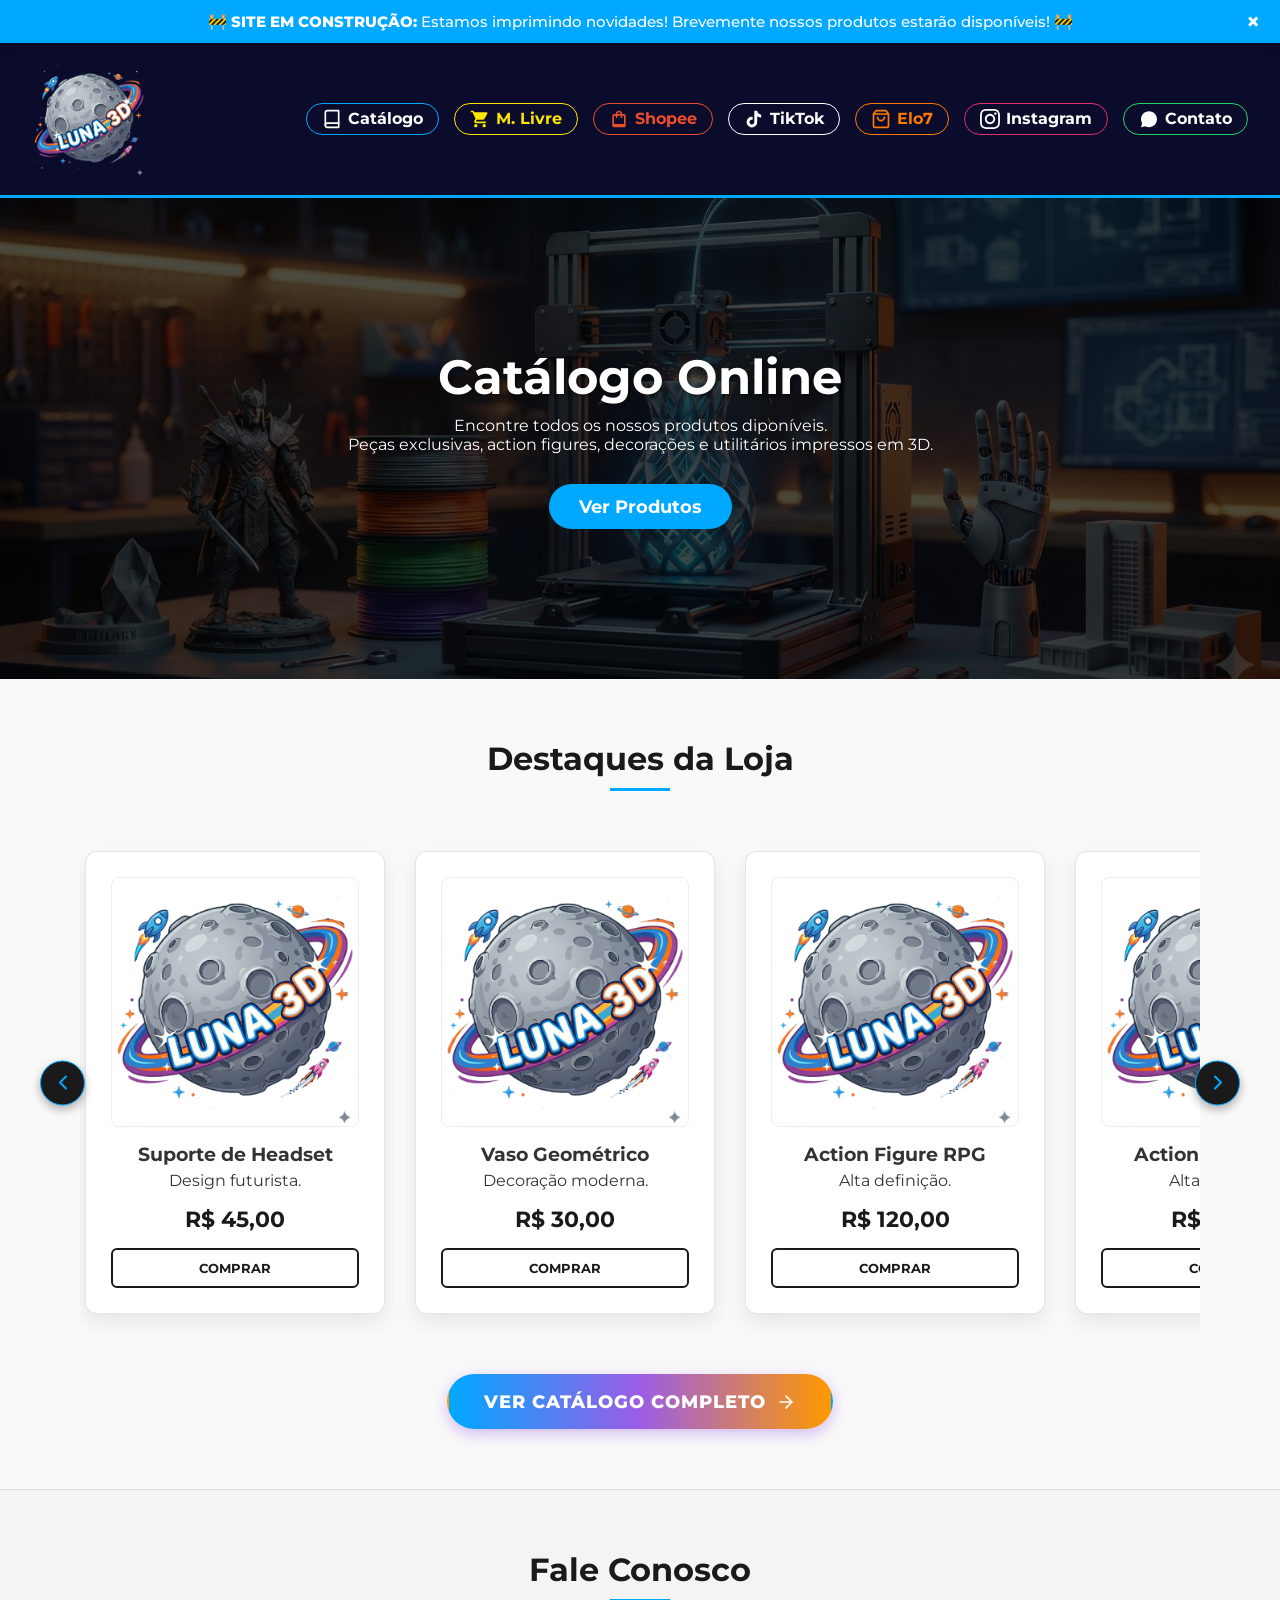
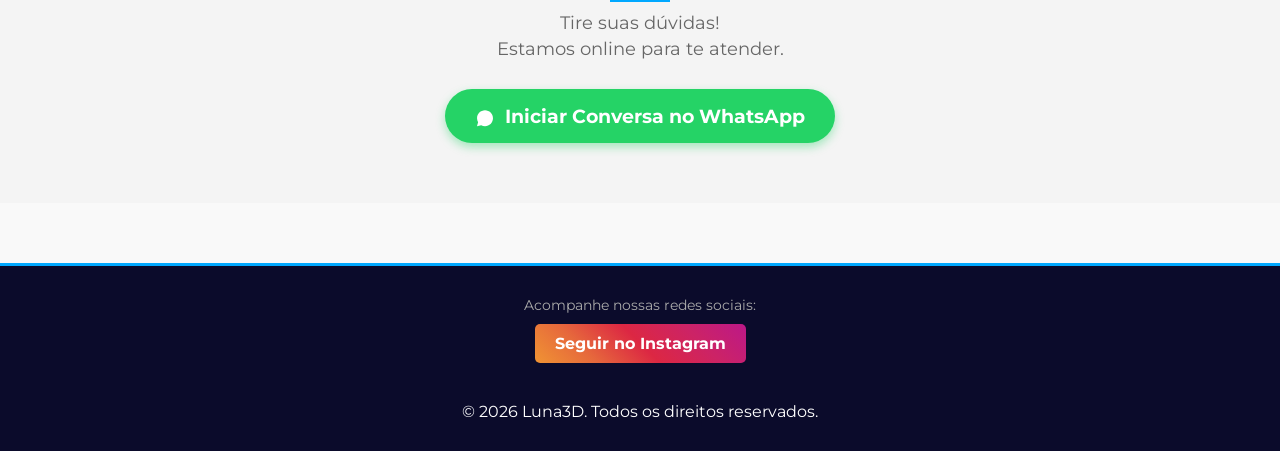
==== commit 2a9739d9: "Atualização visual" ====
--- a/index.html
+++ b/index.html
@@ -15,7 +15,7 @@
     </div>
 
     <header>
-        <img src="logo.png" alt="Logo Luna3D" class="logo-img">
+        <img src="logonovo.png" alt="Logo Luna3D" class="logo-img">
         <nav>
             <ul>
                 <li>
--- a/style.css
+++ b/style.css
@@ -17,8 +17,8 @@
 
 /* === BARRA DE AVISO (Site em Construção) === */
 .top-bar-aviso {
-    background-color: #d4af37 !important;
-    color: #1a1a1a !important;
+    background-color: #00A8FF !important; /* Azul da Logo */
+    color: #ffffff !important;
     text-align: center;
     padding: 12px 20px;
     font-size: 0.95rem;
@@ -43,7 +43,7 @@
     font-size: 24px;
     font-weight: bold;
     line-height: 1;
-    color: #1a1a1a;
+    color: #ffffff;
     transition: opacity 0.2s;
     position: absolute;
     right: 20px;
@@ -55,13 +55,13 @@
 
 /* === CABEÇALHO === */
 header {
-    background-color: #1a1a1a;
+    background-color: #0b0b2b;
     color: white;
     padding: 1rem 2rem;
     display: flex;
     justify-content: space-between;
     align-items: center;
-    border-bottom: 3px solid #d4af37;
+    border-bottom: 3px solid #00A8FF; /* Azul da Logo */
 }
 
 .logo-img {
@@ -90,7 +90,7 @@
 }
 
 nav a:hover {
-    color: #d4af37;
+    color: #00A8FF; /* Azul da Logo */
 }
 
 /* === HERO (BANNER) === */
@@ -112,9 +112,9 @@
 .hero button {
     margin-top: 30px;
     padding: 12px 30px;
-    background-color: #d4af37;
+    background-color: #00A8FF; /* Azul da Logo */
     border: none;
-    color: #1a1a1a;
+    color: #ffffff;
     font-size: 1.1rem;
     font-weight: bold;
     cursor: pointer;
@@ -123,7 +123,7 @@
 }
 
 .hero button:hover {
-    background-color: #f1c40f;
+    background-color: #33C2FF; /* Azul mais claro no Hover */
     transform: scale(1.05);
 }
 
@@ -147,7 +147,7 @@
     display: block;
     width: 60px;
     height: 3px;
-    background-color: #d4af37;
+    background-color: #00A8FF; /* Azul da Logo */
     margin: 10px auto 0;
 }
 
@@ -172,8 +172,6 @@
     overflow-x: auto;
     scroll-behavior: smooth;
     padding: 20px 5px;
-    
-    /* Esconder scrollbar */
     scrollbar-width: none; 
 }
 
@@ -193,8 +191,8 @@
     top: 50%;
     transform: translateY(-50%);
     background-color: #1a1a1a;
-    color: #d4af37;
-    border: 1px solid #d4af37;
+    color: #00A8FF; /* Azul da Logo */
+    border: 1px solid #00A8FF;
     border-radius: 50%;
     width: 45px;
     height: 45px;
@@ -208,8 +206,8 @@
 }
 
 .nav-destaque:hover {
-    background-color: #d4af37;
-    color: #1a1a1a;
+    background-color: #00A8FF;
+    color: #ffffff;
     transform: translateY(-50%) scale(1.1);
 }
 
@@ -217,26 +215,21 @@
 .nav-destaque.next { right: -20px; }
 
 
-/* === CARTÃO DO PRODUTO (ATUALIZADO COM BORDA PRETA) === */
+/* === CARTÃO DO PRODUTO === */
 .card-produto {
     background: white;
     padding: 25px;
     border-radius: 12px;
-    
-    /* Sombra mais marcada */
     box-shadow: 0 8px 20px rgba(0,0,0,0.08); 
-    
     text-align: center;
     transition: transform 0.3s ease, border-color 0.3s, box-shadow 0.3s;
-    
-    /* === AQUI ESTÁ A BORDA PRETA SUAVE === */
-    border: 1px solid rgba(0, 0, 0, 0.7);
+    border: 1px solid rgba(0, 0, 0, 0.1); 
 }
 
 .card-produto:hover {
     transform: translateY(-10px);
-    border-color: #d4af37; /* Vira dourada no hover */
-    box-shadow: 0 12px 25px rgba(212, 175, 55, 0.15);
+    border-color: #00A8FF; /* Azul da Logo */
+    box-shadow: 0 12px 25px rgba(0, 168, 255, 0.15); /* Sombra neon azulada */
 }
 
 h3 {
@@ -266,7 +259,8 @@
 
 .btn-comprar:hover {
     background-color: #1a1a1a;
-    color: #d4af37;
+    color: #00A8FF; /* Azul da Logo */
+    border-color: #1a1a1a;
 }
 
 /* === EFEITO HOVER NA FOTO DO PRODUTO (OVERLAY) === */
@@ -304,8 +298,8 @@
 }
 
 .btn-ver-detalhes {
-    background-color: rgba(212, 175, 55, 0.9);
-    color: #1a1a1a;
+    background-color: rgba(0, 168, 255, 0.9); /* Azul transparente */
+    color: #ffffff;
     padding: 8px 15px;
     border-radius: 20px;
     font-size: 0.9rem;
@@ -334,13 +328,14 @@
 }
 
 
-/* === BOTÃO DESTAQUE CATÁLOGO (BANNER) === */
+/* === BOTÃO DESTAQUE CATÁLOGO (O ANEL CÓSMICO!) === */
 .btn-catalogo-destaque {
     display: inline-flex;
     align-items: center;
     gap: 10px;
-    background: linear-gradient(90deg, #d4af37 0%, #f1c40f 100%);
-    color: #1a1a1a; 
+    /* Gradiente vibrante inspirado no anel arco-íris da sua logo */
+    background: linear-gradient(90deg, #00A8FF 0%, #9B5DE5 50%, #FF9900 100%);
+    color: #ffffff; 
     padding: 15px 35px;
     border-radius: 50px;
     font-size: 1.1rem;
@@ -348,17 +343,18 @@
     text-decoration: none;
     text-transform: uppercase;
     letter-spacing: 1px;
-    box-shadow: 0 5px 15px rgba(212, 175, 55, 0.4);
+    box-shadow: 0 5px 15px rgba(155, 93, 229, 0.4);
     transition: all 0.3s ease;
     border: 2px solid transparent; 
 }
 
 .btn-catalogo-destaque:hover {
     background: #1a1a1a; 
-    color: #d4af37; 
-    border-color: #d4af37;
+    color: #00A8FF; 
+    border-color: #00A8FF;
     transform: translateY(-3px) scale(1.02); 
-    box-shadow: 0 10px 25px rgba(212, 175, 55, 0.3);
+    /* Brilho neon ao passar o mouse */
+    box-shadow: 0 10px 25px rgba(0, 168, 255, 0.4);
 }
 
 .btn-catalogo-destaque:hover svg {
@@ -370,10 +366,10 @@
 footer {
     text-align: center;
     padding: 30px;
-    background-color: #1a1a1a;
-    color: #888;
+    background-color: #0b0b2b;
+    color: #ffffff;
     margin-top: 60px;
-    border-top: 3px solid #d4af37;
+    border-top: 3px solid #00A8FF; /* Azul da Logo */
 }
 
 /* === ESTILOS DE BOTÕES GERAIS (NAVBAR) === */
@@ -389,15 +385,15 @@
     transition: all 0.3s;
 }
 
-/* Botões de Navegação (Início e Catálogo) - Estilo Dourado */
+/* Botões de Navegação (Início e Catálogo) - Estilo Azul */
 .destaque-inicio, .destaque-catalogo {
-    border: 1px solid #d4af37;
-    color: #f0f0f0 !important;
+    border: 1px solid #00A8FF;
+    color: #ffffff !important;
 }
 .destaque-inicio:hover, .destaque-catalogo:hover {
-    background-color: #d4af37; 
-    color: #1a1a1a !important; 
-    box-shadow: 0 0 10px rgba(212, 175, 55, 0.6);
+    background-color: #00A8FF; 
+    color: #ffffff !important; 
+    box-shadow: 0 0 10px rgba(0, 168, 255, 0.6);
     transform: translateY(-2px);
 }
 
@@ -435,22 +431,22 @@
 
 /* Filtros */
 .filtros-area { text-align: center; margin-bottom: 30px; display: flex; justify-content: center; gap: 10px; flex-wrap: wrap; }
-.btn-filtro { padding: 8px 20px; border: 1px solid #d4af37; background-color: transparent; color: #1a1a1a; font-weight: bold; border-radius: 20px; cursor: pointer; transition: all 0.3s; font-family: 'Montserrat', sans-serif; }
-.btn-filtro:hover { background-color: #f1c40f; transform: translateY(-2px); }
-.btn-filtro.ativo { background-color: #d4af37; color: white; }
+.btn-filtro { padding: 8px 20px; border: 1px solid #00A8FF; background-color: transparent; color: #1a1a1a; font-weight: bold; border-radius: 20px; cursor: pointer; transition: all 0.3s; font-family: 'Montserrat', sans-serif; }
+.btn-filtro:hover { background-color: #33C2FF; color: white; transform: translateY(-2px); }
+.btn-filtro.ativo { background-color: #00A8FF; color: white; }
 
 /* === MODAL DE COMPRA (PADRÃO) === */
 .modal-overlay { display: none; position: fixed; top: 0; left: 0; width: 100%; height: 100%; background-color: rgba(0, 0, 0, 0.7); z-index: 1000; justify-content: center; align-items: center; animation: fadeIn 0.3s; }
-.modal-content { background-color: rgb(51, 51, 51); padding: 30px; border-radius: 15px; width: 90%; max-width: 400px; text-align: center; position: relative; box-shadow: 0 10px 25px rgba(0,0,0,0.5); border: 2px solid #d4af37; }
-.modal-content h3 { color: #d4af37 !important; }
+.modal-content { background-color: rgb(51, 51, 51); padding: 30px; border-radius: 15px; width: 90%; max-width: 400px; text-align: center; position: relative; box-shadow: 0 10px 25px rgba(0,0,0,0.5); border: 2px solid #00A8FF; }
+.modal-content h3 { color: #00A8FF !important; }
 .modal-content p { color: #ccc !important; }
 .fechar-modal { position: absolute; top: 10px; right: 15px; font-size: 28px; font-weight: bold; color: #aaa; cursor: pointer; transition: color 0.2s; }
-.fechar-modal:hover { color: #d4af37; }
+.fechar-modal:hover { color: #00A8FF; }
 .lista-botoes-modal { display: flex; flex-direction: column; gap: 15px; }
 .btn-modal { justify-content: center; padding: 12px; font-size: 1.1rem; }
 @keyframes fadeIn { from {opacity: 0;} to {opacity: 1;} }
 
-/* === NOVO MODAL DE DETALHES (PREMIUM) - ESTILOS GLOBAIS === */
+/* === NOVO MODAL DE DETALHES (PREMIUM) === */
 .modal-large {
     max-width: 900px; 
     width: 95%;
@@ -486,13 +482,13 @@
     transition: opacity 0.2s ease;
 }
 
-/* === ESTILOS DAS SETAS DO CARROSSEL (MODAL E HOME) === */
+/* === ESTILOS DAS SETAS DO CARROSSEL (MODAL) === */
 .nav-btn {
     position: absolute;
     top: 50%;
     transform: translateY(-50%);
     background-color: rgba(0, 0, 0, 0.5); /* Fundo escuro */
-    color: #d4af37; /* Seta dourada */
+    color: #00A8FF; /* Seta azul da logo */
     border: none;
     border-radius: 50%;
     width: 40px;
@@ -506,8 +502,8 @@
 }
 
 .nav-btn:hover {
-    background-color: #d4af37;
-    color: #1a1a1a;
+    background-color: #00A8FF;
+    color: #ffffff;
     transform: scale(1.1) translateY(-45%);
 }
 
@@ -530,7 +526,7 @@
 
 .detalhes-info h3 {
     font-size: 2rem;
-    color: #d4af37;
+    color: #00A8FF; /* Título no Modal em Azul */
     margin-bottom: 10px;
 }
 
@@ -540,10 +536,11 @@
     color: #fff;
 }
 
+/* Mantive o nome da classe do HTML, mas mudei a cor pro novo Azul */
 .separador-dourado {
     width: 50px;
     height: 3px;
-    background-color: #d4af37;
+    background-color: #00A8FF;
     margin: 20px 0;
 }
 
@@ -566,8 +563,8 @@
     background: #333;
     padding: 5px 15px;
     border-radius: 4px;
-    border: 1px solid #d4af37;
-    color: #d4af37 !important;
+    border: 1px solid #00A8FF;
+    color: #00A8FF !important;
     font-weight: bold;
 }
 
@@ -666,7 +663,7 @@
     .btn-ver-detalhes {
         transform: translateY(0);
         background-color: rgba(0, 0, 0, 0.6); /* Fundo preto para contraste */
-        color: #d4af37; /* Ícone dourado */
+        color: #00A8FF; /* Ícone Azul */
         padding: 6px;
         border-radius: 50%; /* Vira uma bolinha */
         width: 35px;
